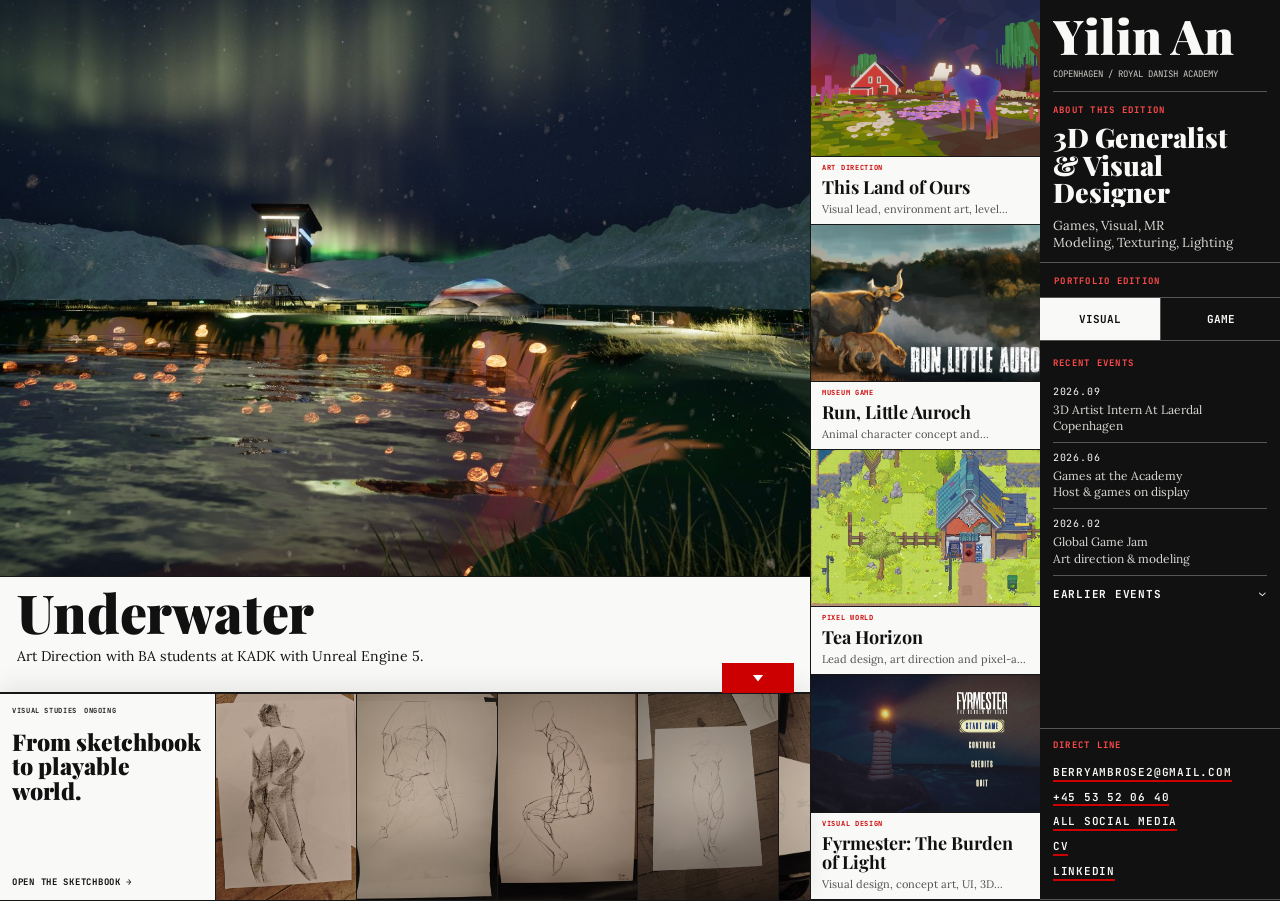
==== index.html @ 21d9f4b1 "Refine mobile portfolio and add crisp headline motion" ====
<!doctype html>
<html lang="en">
  <head>
    <meta charset="utf-8">
    <meta name="viewport" content="width=device-width, initial-scale=1">
    <meta name="description" content="3D Generalist &amp; Visual Designer. Games, visual, MR. Modeling, texturing, lighting.">
    <meta property="og:type" content="website">
    <meta property="og:url" content="https://www.yilin-an.com/">
    <meta property="og:title" content="Yilin An | 3D Generalist &amp; Visual Designer">
    <meta property="og:description" content="Games, visual, MR. Modeling, texturing, lighting.">
    <meta property="og:image" content="https://www.yilin-an.com/assets/works/underwater-final-1.jpg">
    <meta property="og:image:width" content="1800">
    <meta property="og:image:height" content="849">
    <meta property="og:image:alt" content="Underwater environment by Yilin An">
    <meta name="twitter:card" content="summary_large_image">
    <meta name="twitter:title" content="Yilin An | 3D Generalist &amp; Visual Designer">
    <meta name="twitter:description" content="Games, visual, MR. Modeling, texturing, lighting.">
    <meta name="twitter:image" content="https://www.yilin-an.com/assets/works/underwater-final-1.jpg">
    <title>Yilin An | 3D Generalist &amp; Visual Designer</title>
    <link rel="stylesheet" href="styles.css?v=20261010-6">
  </head>
  <body class="home-editorial">
    <div class="page-shell">
      <main class="front-page" id="content">
        <div class="front-page__grid">
          <section class="front-main" id="front-main" aria-label="Selected project">
            <div class="front-main__cover" id="front-main-cover">
              <figure class="front-main__hero">
              <img src="assets/works/underwater-final-1.jpg" alt="Underwater arctic environment beneath the aurora">
              </figure>
              <div class="front-main__overview">
                <h1 id="front-project-title">Underwater</h1>
                <div class="front-main__overview-grid">
                  <p>Art Direction with BA students at KADK with Unreal Engine 5.</p>
                </div>
              </div>
            </div>
            <section class="work-detail" id="work-detail" aria-live="polite"></section>
          </section>

          <section class="front-studies front-studies--overlay" id="front-studies" aria-labelledby="studies-title">
            <header>
              <p class="front-meta"><span>Visual Studies</span><span>Ongoing</span></p>
              <h2 id="studies-title">From sketchbook<br>to playable world.</h2>
              <span class="front-studies__cta">Open the sketchbook <span aria-hidden="true">→</span></span>
            </header>
            <div class="front-studies__images" id="front-studies-images" aria-label="Sketches from visual projects"></div>
            <a class="front-studies__hit-area" href="#croquis" aria-label="Open Croquis sketchbook"></a>
            <button class="front-studies__toggle" id="front-studies-toggle" type="button" aria-label="Hide sketchbook" aria-controls="front-studies-images" aria-expanded="true" title="Hide sketchbook"><span aria-hidden="true"></span></button>
          </section>

          <aside class="front-directory" id="front-directory" aria-label="Project directory">
            <button class="front-directory__toggle" id="front-directory-toggle" type="button" aria-expanded="false" aria-controls="front-reader-list">Projects <span aria-hidden="true">⌄</span></button>
            <nav class="front-directory__list" id="front-reader-list" aria-label="All projects"></nav>
          </aside>

          <aside class="front-rail" id="about" aria-label="About and contact">
            <section class="front-rail__intro">
              <p class="front-rail__name">Yilin An</p>
              <p class="front-rail__location">Copenhagen / Royal Danish Academy</p>
              <p class="front-rail__kicker">About this edition</p>
              <h2><span>3D Generalist</span><br> &amp; Visual Designer</h2>
              <p>Games, Visual, MR<br>Modeling, Texturing, Lighting</p>
            </section>

            <nav class="front-rail__edition" aria-label="Portfolio edition">
              <p class="front-rail__kicker">Portfolio Edition</p>
              <div class="front-rail__edition-links">
                <a href="index.html" aria-current="page">Visual</a>
                <a href="game-design.html">Game</a>
              </div>
            </nav>

            <section class="front-rail__events" aria-label="Recent events">
              <p class="front-rail__kicker">Recent Events</p>
              <article><time datetime="2026-09">2026.09</time><p>3D Artist Intern At Laerdal Copenhagen</p></article>
              <article><time datetime="2026-06">2026.06</time><p>Games at the Academy<br>Host &amp; games on display</p></article>
              <article><time datetime="2026-02">2026.02</time><p>Global Game Jam<br>Art direction &amp; modeling</p></article>
              <details class="front-rail__history">
                <summary>Earlier events <span aria-hidden="true">⌄</span></summary>
                <article><time datetime="2025-09">2025.09–11</time><p>BOF21 cover-page design for Team Deadline Impact</p></article>
                <article><time datetime="2025-09">2025.09–11</time><p>Croquis exhibition at the Royal Danish Academy, works on display</p></article>
                <article><time datetime="2025">2025</time><p>Danish National Museum<br>Museum game collaboration</p></article>
                <article><time datetime="2025-02">2025.02</time><p>Hikvision EZVIZ, brand IP figure design</p></article>
                <article><time datetime="2024-09">2024.09<br>–2025.11</time><p>BOF TT cover-page design for Team Ultimate Ravers</p></article>
                <article><time datetime="2023-09">2023.09</time><p>Zhejiang Province Multimedia Design Competition, First Prize</p></article>
              </details>
            </section>

            <section class="front-rail__contact" id="contact">
              <p class="front-rail__kicker">Direct Line</p>
              <a href="mailto:berryambrose2@gmail.com">berryambrose2@gmail.com</a>
              <a href="tel:+4553520640">+45 53 52 06 40</a>
              <a href="https://linktr.ee/yilinan" target="_blank" rel="noreferrer">All social media</a>
              <a href="https://drive.google.com/file/d/1yJG4AS02qdgOVdBBSRot0RKter72H807/view?usp=drive_link" target="_blank" rel="noreferrer">CV</a>
              <a href="https://www.linkedin.com/in/yilinan/" target="_blank" rel="noreferrer">LinkedIn</a>
            </section>
          </aside>

        </div>
      </main>
    </div>
    <script src="case-studies.js?v=20261010-6"></script>
    <script src="script.js?v=20261010-6"></script>
  </body>
</html>
---- styles.css ----
@import url("https://fonts.googleapis.com/css2?family=Inter:wght@400;500;600;700;800&family=JetBrains+Mono:wght@400;500;700&family=Playfair+Display:ital,wght@0,400;0,600;0,700;0,900;1,400&family=Lora:ital,wght@0,400;0,600;1,400&display=block");

:root {
  --paper: #f9f9f7;
  --ink: #111111;
  --muted: #e5e5e0;
  --soft: #f1f1ed;
  --dim: #525252;
  --red: #cc0000;
  --max: none;
  --page-gutter: clamp(18px, 3vw, 48px);
}

* {
  box-sizing: border-box;
}

html {
  scroll-behavior: smooth;
}

body {
  margin: 0;
  background-color: var(--paper);
  background-image: url("data:image/svg+xml,%3Csvg xmlns='http://www.w3.org/2000/svg' width='4' height='4' viewBox='0 0 4 4'%3E%3Cpath fill='%23111111' fill-opacity='0.04' d='M1 3h1v1H1V3zm2-2h1v1H3V1z'%3E%3C/path%3E%3C/svg%3E");
  color: var(--ink);
  font-family: "Inter", "Helvetica Neue", Arial, sans-serif;
}

a {
  color: inherit;
  text-decoration: none;
}

img {
  display: block;
  max-width: 100%;
}

button,
input,
textarea {
  border-radius: 0;
  font: inherit;
}

button {
  cursor: pointer;
}

:focus-visible {
  outline: 2px solid var(--ink);
  outline-offset: 3px;
}

.page-shell {
  min-height: 100vh;
}

.masthead {
  position: sticky;
  top: 0;
  z-index: 40;
  border-top: 1px solid var(--ink);
  border-bottom: 3px solid var(--ink);
  background: rgba(249, 249, 247, 0.96);
  transition: border-width 180ms ease-out;
}


/* Editorial front page */
.home-editorial {
  --front-rule: #171717;
  --front-gap: clamp(8px, 0.75vw, 14px);
  --front-pad: clamp(14px, 1.45vw, 24px);
}

.home-editorial .masthead {
  position: sticky;
  border-bottom-width: 1px;
}

.home-editorial .front-page {
  border-bottom: 1px solid var(--front-rule);
}

.front-page__grid {
  display: grid;
  grid-template-columns:
    minmax(480px, 48fr)
    minmax(460px, 36fr)
    minmax(250px, 16fr);
  grid-template-areas: "left feature rail";
  align-items: stretch;
  border-top: 1px solid var(--front-rule);
  background: var(--paper);
}

.front-left {
  grid-area: left;
  min-width: 0;
  border-right: 1px solid var(--front-rule);
}

.front-projects {
  display: grid;
  min-width: 0;
  grid-template-columns: repeat(2, minmax(0, 1fr));
}

.front-project {
  min-width: 0;
  border-right: 1px solid var(--front-rule);
  border-bottom: 1px solid var(--front-rule);
  background: var(--paper);
  transition: background 160ms ease-out, color 160ms ease-out;
}

.front-project:nth-child(2n) {
  border-right: 0;
}

.front-project:hover {
  background: var(--ink);
  color: var(--paper);
}

.front-project__image {
  aspect-ratio: 16 / 7.1;
  margin: 0;
  overflow: hidden;
  border-bottom: 1px solid var(--front-rule);
  background: var(--muted);
}

.front-project__image img,
.front-feature__hero img,
.front-feature__process img,
.front-studies__images img {
  width: 100%;
  height: 100%;
  object-fit: cover;
}

.front-project__image img {
  transition: transform 220ms ease-out, filter 220ms ease-out;
}

.front-project:hover .front-project__image img {
  transform: scale(1.025);
  filter: contrast(1.04) saturate(1.04);
}

.front-project__body {
  min-height: 0;
  padding: 11px var(--front-pad) 14px;
}

.front-project__title {
  display: flex;
  flex-direction: column;
  align-items: flex-start;
  gap: 5px;
}

.front-project__title > span {
  color: var(--red);
  font-family: "JetBrains Mono", "Courier New", monospace;
  font-size: clamp(7px, 0.52vw, 9px);
  font-weight: 700;
  letter-spacing: 0.1em;
  line-height: 1.25;
  text-transform: uppercase;
  white-space: nowrap;
}

.front-meta {
  display: flex;
  flex-wrap: wrap;
  align-items: center;
  gap: 7px;
  margin: 0 0 10px;
  font-family: "JetBrains Mono", "Courier New", monospace;
  font-size: clamp(7px, 0.55vw, 9px);
  font-weight: 600;
  letter-spacing: 0.09em;
  line-height: 1.3;
  text-transform: uppercase;
}

.front-tag {
  border: 1px solid currentColor;
  padding: 3px 6px;
}

.front-project h2 {
  font-size: clamp(21px, 1.7vw, 32px);
  line-height: 1.02;
}

.front-project__body > p:last-child {
  margin: clamp(10px, 1.1vw, 18px) 0 0;
  color: var(--dim);
  font-family: "Lora", Georgia, serif;
  font-size: clamp(11px, 0.88vw, 14px);
  line-height: 1.42;
}

.front-project:hover .front-project__body > p:last-child {
  color: #d9d9d4;
}

.front-feature {
  grid-area: feature;
  display: flex;
  min-width: 0;
  flex-direction: column;
  border-right: 1px solid var(--front-rule);
  background: var(--paper);
}

.front-feature__hero {
  display: block;
  aspect-ratio: 2.08 / 1;
  overflow: hidden;
  border-bottom: 1px solid var(--front-rule);
  background: #071018;
}

.front-feature__hero img {
  transition: transform 300ms ease-out, filter 300ms ease-out;
}

.front-feature__hero:hover img {
  transform: scale(1.02);
  filter: contrast(1.05);
}

.front-feature__header {
  display: block;
  border-bottom: 0;
  padding: 14px var(--front-pad) 16px;
}

.front-feature__header > .front-meta {
  margin-bottom: 7px;
}

.front-feature__title-row {
  display: grid;
  grid-template-columns: minmax(0, 1fr) minmax(170px, 0.42fr);
  gap: clamp(18px, 2vw, 32px);
  align-items: start;
}

.front-feature h1 {
  font-size: clamp(42px, 3vw, 62px);
  line-height: 0.88;
}

.front-feature__role {
  margin: 7px 0 0;
  color: var(--red);
  font-family: "Lora", Georgia, serif;
  font-size: clamp(11px, 0.9vw, 15px);
  font-weight: 700;
  line-height: 1.18;
}

.front-feature__lead {
  display: block;
  border-bottom: 1px solid var(--front-rule);
  padding: var(--front-pad);
}

.front-feature__lead > p {
  max-width: 760px;
  margin: 0;
  font-family: "Lora", Georgia, serif;
  font-size: clamp(14px, 1.15vw, 18px);
  line-height: 1.48;
}

.front-feature__lead dl,
.front-feature__lead dd {
  margin: 0;
}

.front-feature__lead dl {
  display: grid;
  gap: 13px;
}

.front-feature__lead dl > div {
  border-top: 1px solid var(--front-rule);
  padding-top: 7px;
}

.front-feature__lead dt {
  font-family: "JetBrains Mono", "Courier New", monospace;
  font-size: 8px;
  font-weight: 700;
  letter-spacing: 0.12em;
  text-transform: uppercase;
}

.front-feature__lead dd {
  margin-top: 4px;
  color: var(--dim);
  font-size: clamp(11px, 0.82vw, 13px);
  line-height: 1.35;
}

.front-feature__process {
  display: grid;
  flex: 1 1 auto;
  grid-template-columns: repeat(2, minmax(0, 1fr));
  gap: 0;
  border-bottom: 1px solid var(--front-rule);
}

.front-feature__process figure {
  display: grid;
  grid-template-rows: minmax(0, 1fr) auto;
  margin: 0;
  border-right: 1px solid var(--front-rule);
  border-bottom: 0;
}

.front-feature__process figure:nth-child(2) {
  border-right: 0;
}

.front-feature__process figure:last-child {
  grid-column: auto;
  display: grid;
  grid-template-rows: minmax(0, 1fr) auto;
  border-right: 0;
  border-bottom: 0;
}

.front-feature__process figure img,
.front-feature__process figure:not(:last-child) img,
.front-feature__process figure:last-child img {
  min-height: 0;
  aspect-ratio: auto;
}

.front-feature__process figcaption {
  min-height: 56px;
  padding: 9px 12px 11px;
  color: var(--dim);
  font-family: "Lora", Georgia, serif;
  font-size: clamp(10px, 0.72vw, 12px);
  line-height: 1.35;
}

.front-feature__process figure:last-child figcaption {
  display: block;
  border-left: 0;
}

.front-feature__link {
  display: flex;
  justify-content: space-between;
  gap: 20px;
  margin-top: auto;
  padding: 17px var(--front-pad);
  background: var(--ink);
  color: var(--paper);
  font-family: "JetBrains Mono", "Courier New", monospace;
  font-size: 11px;
  font-weight: 700;
  letter-spacing: 0.1em;
  text-transform: uppercase;
}

.front-feature__link:hover {
  background: var(--red);
}

.front-rail {
  grid-area: rail;
  display: flex;
  min-width: 0;
  flex-direction: column;
  align-self: stretch;
  background: var(--ink);
  color: var(--paper);
  container-type: inline-size;
}

.front-rail > section,
.front-rail > nav {
  border-bottom: 1px solid #555;
  padding: clamp(14px, 1.05vw, 20px);
}

.front-rail__kicker {
  margin: 0 0 14px;
  color: #ff4a4a;
  font-family: "JetBrains Mono", "Courier New", monospace;
  font-size: 9px;
  font-weight: 700;
  letter-spacing: 0.14em;
  text-transform: uppercase;
}

.front-rail__name {
  margin: 0;
  font-family: "Playfair Display", "Times New Roman", serif;
  font-size: clamp(34px, 20cqw, 70px);
  font-weight: 900;
  line-height: 1.05;
  white-space: nowrap;
}

.front-rail__location {
  margin: 8px 0 12px;
  border-bottom: 1px solid #555;
  padding-bottom: 10px;
  color: #c9c9c5;
  font-family: "JetBrains Mono", "Courier New", monospace;
  font-size: clamp(9px, 0.58vw, 11px);
  line-height: 1.4;
  text-transform: uppercase;
}

.front-rail__intro .front-rail__kicker {
  margin-bottom: 8px;
}

.front-rail__intro h2 {
  margin: 0;
  font-family: "Playfair Display", "Times New Roman", serif;
  font-size: clamp(27px, 2.05vw, 38px);
  font-weight: 900;
  line-height: 1.02;
}

.front-rail__intro h2 :is(.headline-slide-base, .headline-slide-alt) > span {
  white-space: nowrap;
}

.front-rail__intro > p:last-child {
  margin: 20px 0 0;
  color: #d8d8d4;
  font-family: "Lora", Georgia, serif;
  font-size: clamp(13px, 1vw, 17px);
  line-height: 1.45;
}

.front-rail__events article {
  display: grid;
  grid-template-columns: 72px minmax(0, 1fr);
  gap: 10px;
  border-top: 1px solid #555;
  padding: 12px 0;
}

.front-rail__events > .front-rail__kicker {
  margin-bottom: 8px;
}

.front-rail__events > article:first-of-type {
  border-top: 0;
  padding-top: 0;
}

.front-rail__events article:last-child {
  padding-bottom: 0;
}

.front-rail__events time {
  font-family: "JetBrains Mono", "Courier New", monospace;
  font-size: clamp(10px, 0.62vw, 12px);
  letter-spacing: 0.08em;
}

.front-rail__events article p {
  margin: 0;
  color: #d8d8d4;
  font-family: "Lora", Georgia, serif;
  font-size: clamp(12px, 0.72vw, 14px);
  line-height: 1.35;
}

.front-rail__routes {
  display: grid;
  gap: 4px;
}

.front-rail__routes a {
  display: flex;
  justify-content: space-between;
  gap: 16px;
  padding: 10px 0;
  font-family: "JetBrains Mono", "Courier New", monospace;
  font-size: 12px;
  letter-spacing: 0.04em;
  text-transform: uppercase;
}

.front-rail__routes a:hover {
  color: #ff4a4a;
}

.front-rail__contact {
  margin-top: 0;
}

.front-rail__edition {
  flex: none;
}

.front-rail > .front-rail__edition {
  padding: 0;
}

.front-rail__edition > .front-rail__kicker {
  margin: 0;
  padding: 12px clamp(14px, 1.05vw, 20px) 10px;
}

.front-rail__edition-links {
  display: grid;
  grid-template-columns: repeat(2, minmax(0, 1fr));
  border-top: 1px solid #555;
}

.front-rail__edition-links a {
  display: flex;
  min-width: 0;
  min-height: 42px;
  align-items: center;
  justify-content: center;
  padding: 7px 5px;
  font-family: "JetBrains Mono", "Courier New", monospace;
  font-size: clamp(11px, 0.72vw, 13px);
  font-weight: 700;
  line-height: 1.3;
  text-align: center;
  text-transform: uppercase;
}

.front-rail__edition-links a + a {
  border-left: 1px solid #555;
}

.front-rail__edition-links a[aria-current="page"],
.front-rail__edition-links a:hover {
  background: var(--paper);
  color: var(--ink);
}

.front-rail__contact a {
  display: table;
  max-width: 100%;
  margin: 0 0 13px;
  border-bottom: 2px solid var(--red);
  overflow-wrap: anywhere;
  font-family: "JetBrains Mono", "Courier New", monospace;
  font-size: clamp(11px, 0.78vw, 15px);
  font-weight: 600;
  letter-spacing: 0.07em;
  line-height: 1.35;
  text-transform: uppercase;
}

.front-rail__contact a:hover {
  background: var(--paper);
  color: var(--ink);
}

.front-rail__history {
  border-top: 1px solid #555;
}

.front-rail__history summary {
  display: flex;
  justify-content: space-between;
  gap: 10px;
  padding: 11px 0;
  cursor: pointer;
  font-family: "JetBrains Mono", "Courier New", monospace;
  font-size: clamp(11px, 0.75vw, 15px);
  font-weight: 700;
  letter-spacing: 0.07em;
  list-style: none;
  text-transform: uppercase;
}

.front-rail__history summary span {
  display: inline-block;
  line-height: 1;
  transition: transform 160ms ease;
}

.front-rail__history summary::-webkit-details-marker {
  display: none;
}

.front-rail__history[open] summary span {
  transform: rotate(180deg);
}

.front-rail__history article {
  display: grid;
  grid-template-columns: 72px minmax(0, 1fr);
  gap: 10px;
  border-top: 1px solid #555;
  padding: 10px 0;
}

.front-rail__history time {
  font-family: "JetBrains Mono", "Courier New", monospace;
  font-size: clamp(10px, 0.62vw, 12px);
}

.front-rail__history article p {
  margin: 0;
  color: #d8d8d4;
  font-family: "Lora", Georgia, serif;
  font-size: clamp(12px, 0.72vw, 14px);
  line-height: 1.35;
}

@container (max-width: 320px) {
  .front-rail__events article,
  .front-rail__history article {
    grid-template-columns: 1fr;
    gap: 4px;
  }
}

.front-studies {
  display: grid;
  min-width: 0;
  grid-template-columns: minmax(260px, 0.9fr) minmax(0, 2.1fr);
  min-height: 250px;
  border-top: 1px solid var(--front-rule);
  background: var(--paper);
}

.front-studies > header {
  display: flex;
  flex-direction: column;
  border-right: 1px solid var(--front-rule);
  padding: var(--front-pad);
}

.front-studies h2 {
  font-family: "Playfair Display", "Times New Roman", serif;
  overflow-wrap: normal;
  font-size: clamp(28px, 2vw, 38px);
  font-weight: 900;
  line-height: 1;
}

.front-studies header > .front-studies__cta {
  margin-top: auto;
  padding-top: 24px;
  font-family: "JetBrains Mono", "Courier New", monospace;
  font-size: 9px;
  font-weight: 700;
  letter-spacing: 0.08em;
  text-transform: uppercase;
}

.front-studies__images {
  display: grid;
  grid-template-columns: repeat(4, minmax(0, 1fr));
  min-width: 0;
  overflow: hidden;
}

.front-studies__images img {
  min-width: 0;
  border-right: 1px solid var(--front-rule);
  object-position: center top;
}

.front-studies__images img:last-child {
  border-right: 0;
}

.home-editorial [hidden] {
  display: none !important;
}

.front-page-wipe {
  position: fixed;
  inset: 0;
  z-index: 100;
  background: linear-gradient(135deg, #111 0 91%, #f9f9f7 91% 100%);
  clip-path: polygon(100% 0, 100% 0, 100% 0, 100% 0);
  pointer-events: auto;
}

.front-page-wipe.is-active {
  animation: front-page-wipe 800ms cubic-bezier(0.55, 0, 0.25, 1) both;
}

@keyframes front-page-wipe {
  0% { clip-path: polygon(100% 0, 100% 0, 100% 0, 100% 0); }
  42%, 78% { clip-path: polygon(0 0, 100% 0, 100% 100%, 0 100%); }
  100% { clip-path: polygon(0 100%, 0 100%, 0 100%, 0 100%); }
}

.home-editorial .front-page__grid {
  transition: grid-template-columns 260ms cubic-bezier(0.22, 1, 0.36, 1);
}

.home-editorial.is-reading .front-page__grid {
  grid-template-columns: minmax(0, 1fr) minmax(0, 4fr) minmax(0, 1fr);
  grid-template-areas: "left detail rail";
  background: linear-gradient(to right, var(--paper) 83.333%, var(--ink) 83.333%);
}

.home-editorial.is-reading .front-projects,
.home-editorial.is-reading .front-studies,
.home-editorial.is-reading .front-feature {
  display: none;
}

.front-directory {
  position: sticky;
  top: 76px;
  height: calc(100vh - 76px);
  overflow-y: auto;
  background: var(--paper);
  scrollbar-width: thin;
}

.front-directory__back,
.front-directory__toggle {
  width: 100%;
  border: 0;
  border-bottom: 1px solid var(--front-rule);
  padding: 17px clamp(12px, 1.2vw, 22px);
  background: var(--paper);
  color: var(--ink);
  font-family: "JetBrains Mono", "Courier New", monospace;
  font-size: 11px;
  font-weight: 700;
  letter-spacing: 0.08em;
  text-align: left;
  text-transform: uppercase;
}

.front-directory__back:hover,
.front-directory__project:hover {
  background: var(--ink);
  color: var(--paper);
}

.front-directory__toggle {
  display: none;
}

.front-directory__group h2 {
  margin: 0;
  border-bottom: 1px solid var(--front-rule);
  padding: 13px clamp(12px, 1.2vw, 22px);
  color: var(--red);
  font-family: "JetBrains Mono", "Courier New", monospace;
  font-size: 9px;
  letter-spacing: 0.1em;
  line-height: 1.3;
  text-transform: uppercase;
}

.front-directory__project {
  display: block;
  width: 100%;
  border: 0;
  border-bottom: 1px solid var(--front-rule);
  padding: 0;
  background: var(--paper);
  color: var(--ink);
  text-align: left;
}

.front-directory__project.is-active {
  background: var(--ink);
  color: var(--paper);
}

.front-directory__project .front-project__image {
  aspect-ratio: 16 / 7.1;
}

.front-directory__project .front-project__body {
  display: block;
  padding: 10px clamp(12px, 1.1vw, 20px) 14px;
}

.front-directory__title {
  display: block;
  font-family: "Playfair Display", "Times New Roman", serif;
  font-size: clamp(18px, 1.25vw, 23px);
  font-weight: 700;
  line-height: 1.08;
}

.front-directory__intro {
  display: -webkit-box;
  overflow: hidden;
  margin-top: 9px;
  color: var(--dim);
  font-family: "Lora", Georgia, serif;
  font-size: 11px;
  line-height: 1.4;
  -webkit-box-orient: vertical;
  -webkit-line-clamp: 2;
}

.front-directory__project:is(:hover, .is-active) .front-directory__intro {
  color: #d9d9d4;
}

.home-editorial.is-reading .front-page__grid > .work-detail {
  grid-area: detail;
  min-width: 0;
  border-right: 1px solid var(--front-rule);
}

.home-editorial.is-reading .land-title h2 {
  overflow-wrap: anywhere;
}

.home-editorial.is-reading .work-detail--embrace .land-title h2 {
  font-size: clamp(30px, 3vw, 54px);
}

.home-editorial.is-reading .front-rail {
  position: sticky;
  top: 76px;
  align-self: start;
  min-height: calc(100vh - 76px);
}

@media (max-width: 1439px) {
  .home-editorial.is-reading .front-page__grid {
    grid-template-columns: minmax(0, 23fr) minmax(0, 77fr);
    grid-template-areas: "left detail" "rail rail";
    background: var(--paper);
  }

  .home-editorial.is-reading .front-rail {
    position: static;
    min-height: 0;
  }

  .home-editorial.is-reading .front-directory__project {
    display: block;
  }

  .home-editorial.is-reading .front-directory__project .front-project__image {
    aspect-ratio: 16 / 6;
  }
}

@media (max-width: 1189px) {
  .front-page__grid {
    grid-template-columns: repeat(2, minmax(0, 1fr));
    grid-template-areas:
      "left feature"
      "rail rail";
  }

  .front-left,
  .front-feature,
  .front-studies {
    border-right: 0;
  }

  .front-feature__hero {
    aspect-ratio: 2.8 / 1;
  }

  .front-rail {
    display: grid;
    grid-template-columns: 1.1fr 1.1fr 1fr;
  }

  .front-rail > section,
  .front-rail > nav {
    border-right: 1px solid #555;
    border-bottom: 0;
  }

  .front-rail > :last-child {
    border-right: 0;
  }

  .front-rail__contact {
    margin-top: 0;
  }
}

@media (max-width: 900px) {
  .front-page__grid {
    display: block;
    width: 100%;
  }

  .front-left,
  .front-feature,
  .front-rail,
  .front-studies {
    width: 100%;
    max-width: 100%;
  }

  .front-rail {
    grid-template-columns: repeat(2, minmax(0, 1fr));
  }

  .front-rail > :nth-child(2n) {
    border-right: 0;
  }

  .front-rail > :nth-child(-n + 2) {
    border-bottom: 1px solid #555;
  }

  .home-editorial.is-reading .front-page__grid {
    display: grid;
  }
}

@media (max-width: 760px) {
  .home-editorial {
    overflow-x: hidden;
  }

  .home-editorial .masthead {
    position: relative;
  }

  .home-editorial .masthead__inner {
    width: 100%;
    max-width: 100vw;
    grid-template-columns: 92px minmax(0, 1fr) 40px;
  }

  .home-editorial .brand,
  .home-editorial .main-nav,
  .home-editorial .social-links,
  .home-editorial .nav-link {
    min-width: 0;
  }

  .home-editorial .brand {
    overflow: hidden;
    white-space: nowrap;
  }

  .front-page__grid {
    display: block;
    width: 100%;
    max-width: 100%;
  }

  .front-projects,
  .front-feature,
  .front-rail,
  .front-studies {
    width: 100%;
    max-width: 100%;
  }

  .front-project__body {
    min-height: 0;
    padding: 11px 12px 14px;
  }

  .front-project h2 {
    font-size: clamp(20px, 6vw, 27px);
  }

  .front-project__body > p:last-child {
    margin-top: 12px;
    font-size: 11px;
  }

  .front-feature__hero {
    aspect-ratio: 16 / 9;
  }

  .front-feature__header,
  .front-feature__lead {
    grid-template-columns: 1fr;
  }

  .front-feature__title-row {
    grid-template-columns: 1fr;
    gap: 9px;
  }

  .front-feature__role br {
    display: none;
  }

  .front-feature__process {
    flex: none;
    grid-template-columns: 1fr;
  }

  .front-feature__process figure,
  .front-feature__process figure:nth-child(2),
  .front-feature__process figure:last-child {
    grid-column: auto;
    display: block;
    border-right: 0;
    border-bottom: 1px solid var(--front-rule);
  }

  .front-feature__process figure:last-child figcaption {
    border-left: 0;
  }

  .front-feature__process figure:not(:last-child) img,
  .front-feature__process figure:last-child img {
    aspect-ratio: 16 / 8;
  }

  .front-rail {
    display: block;
  }

  .front-rail > section,
  .front-rail > nav {
    border-right: 0;
    border-bottom: 1px solid #555;
    padding: 22px 18px;
  }

  .front-rail__intro h2 {
    font-size: clamp(30px, 9vw, 43px);
  }

  .front-rail__contact a {
    font-size: 12px;
  }

  .front-studies {
    grid-template-columns: 1fr;
  }

  .front-studies > header {
    border-right: 0;
    border-bottom: 1px solid var(--front-rule);
  }

  .front-studies__images {
    min-height: 270px;
  }

  .home-editorial.is-reading .front-page__grid {
    display: flex;
    flex-direction: column;
  }

  .home-editorial.is-reading .front-left,
  .home-editorial.is-reading .front-page__grid > .work-detail,
  .home-editorial.is-reading .front-rail {
    width: 100%;
  }

  .home-editorial.is-reading .front-directory {
    position: static;
    height: auto;
    overflow: visible;
  }

  .front-directory__toggle {
    display: flex;
    justify-content: space-between;
    align-items: center;
  }

  .front-directory__list {
    display: none;
    max-height: 52vh;
    overflow-y: auto;
  }

  .front-directory.is-open .front-directory__list {
    display: block;
  }

  .front-directory__project {
    display: block;
  }

  .front-directory__project .front-project__image {
    aspect-ratio: 16 / 6;
  }
}

@media (prefers-reduced-motion: reduce) {
  .home-editorial .front-page__grid {
    transition: none;
  }

  .front-page-wipe.is-active {
    animation: none;
  }
}

@media (max-width: 460px) {
  .front-project__title > span {
    display: none;
  }

  .front-project__image {
    aspect-ratio: 4 / 3;
  }

  .front-project__body {
    min-height: 0;
  }

  .front-meta {
    gap: 4px;
    font-size: 6px;
  }

  .front-tag {
    padding: 2px 4px;
  }

  .front-studies__images {
    grid-template-columns: repeat(2, minmax(0, 1fr));
  }

  .front-studies__images img {
    min-height: 185px;
    border-bottom: 1px solid var(--front-rule);
  }
}

/* Front-page project exchange layout. */
.home-editorial .front-page__grid {
  --studies-height: clamp(150px, 23vh, 240px);
  display: grid;
  grid-template-columns: minmax(0, 68fr) minmax(230px, 17fr) minmax(240px, 15fr);
  grid-template-areas: "main directory rail";
  height: 100dvh;
  min-height: 0;
  overflow: hidden;
  border-top: 0;
  transition: none;
}

.home-editorial .front-main {
  grid-area: main;
  min-width: 0;
  min-height: 0;
  overflow-y: auto;
  overscroll-behavior: contain;
  background: var(--paper);
  scrollbar-width: thin;
  padding-bottom: var(--studies-height);
}

.home-editorial .is-studies-collapsed .front-main {
  padding-bottom: 0;
}

.home-editorial .front-main__cover {
  display: flex;
  height: calc(100dvh - var(--studies-height));
  min-height: 0;
  flex-direction: column;
  border-bottom: 1px solid var(--front-rule);
}

.home-editorial .front-main__hero {
  flex: 1 1 0;
  height: auto;
  min-height: min(320px, 36vh);
  margin: 0;
  overflow: hidden;
  background: var(--ink);
  border-bottom: 1px solid var(--front-rule);
}

.home-editorial .front-main__hero img {
  width: 100%;
  height: 100%;
  object-fit: cover;
}

.home-editorial .front-main:is([data-project="embrace"], [data-project="dont-candy"], [data-project="light-chaser"], [data-project="skyward"], [data-project="other"], [data-project="kanako-yock"]) .front-main__hero img {
  object-fit: contain;
}

.home-editorial.game-edition .front-main[data-project="dont-candy"] .front-main__hero img {
  object-fit: cover;
}

.home-editorial .front-main:is([data-project="embrace"], [data-project="kanako-yock"]) .front-main__hero {
  background: var(--paper);
}

.home-editorial .front-main__overview {
  padding: clamp(14px, 1.3vw, 22px);
  padding-top: 8px;
  padding-bottom: calc(clamp(14px, 1.3vw, 22px) + 8px);
}

.home-editorial .front-main__overview h1 {
  margin: 0 0 8px;
  font-family: "Playfair Display", "Times New Roman", serif;
  font-size: clamp(52px, 4.2vw, 78px);
  font-weight: 900;
  line-height: 1;
  overflow-wrap: anywhere;
}

.home-editorial .front-main:is([data-project="this-land"], [data-project="run-auroch"], [data-project="dont-candy"], [data-project="kanako-yock"], [data-project="skyward"], [data-project="embrace"], [data-project="other"]) .front-main__overview h1 {
  font-size: clamp(38px, 3.7vw, 68px);
}

.home-editorial .front-main[data-project="fyrmester"] .front-main__overview h1 {
  font-size: clamp(38px, 3.6vw, 66px);
}

.home-editorial .front-main__overview-grid {
  display: grid;
  grid-template-columns: 1fr;
  gap: clamp(14px, 1.5vw, 28px);
  align-items: start;
}

.home-editorial .front-main__overview-grid p {
  margin: 0;
  max-width: 60ch;
  font-family: "Lora", Georgia, serif;
  font-size: clamp(14px, 1.1vw, 18px);
  line-height: 1.5;
}

.home-editorial .front-studies--overlay {
  grid-area: main;
  z-index: 5;
  position: relative;
  align-self: end;
  justify-self: stretch;
  grid-template-columns: minmax(190px, .8fr) minmax(0, 2.2fr);
  height: var(--studies-height);
  min-height: 0;
  box-shadow: 0 -8px 22px rgba(17, 17, 17, .08);
  transition: transform 420ms cubic-bezier(.22, 1, .36, 1);
}

.front-studies__hit-area {
  position: absolute;
  inset: 0;
  z-index: 1;
  cursor: pointer;
}

.home-editorial .front-studies--overlay > header,
.home-editorial .front-studies--overlay .front-studies__images {
  transition: background-color 180ms ease, color 180ms ease, filter 180ms ease;
}

.home-editorial .front-studies--overlay:has(.front-studies__hit-area:is(:hover, :focus-visible)) > header {
  background: var(--ink);
  color: var(--paper);
}

.home-editorial .front-studies--overlay:has(.front-studies__hit-area:is(:hover, :focus-visible)) .front-studies__images {
  filter: grayscale(0.4) brightness(0.75);
}

.front-studies__toggle {
  position: absolute;
  top: -31px;
  right: 16px;
  z-index: 2;
  display: grid;
  width: 72px;
  height: 30px;
  place-items: center;
  border: 0;
  padding: 0;
  background: var(--red);
  color: #fff;
  cursor: pointer;
}

.front-studies__toggle:hover,
.front-studies__toggle:focus-visible {
  background: #980000;
  color: #fff;
}

.front-studies__toggle span {
  width: 11px;
  height: 7px;
  background: #fff;
  clip-path: polygon(0 0, 100% 0, 50% 100%);
}

.is-studies-collapsed .front-studies__toggle span {
  transform: rotate(180deg);
}

.home-editorial .is-studies-collapsed .front-studies--overlay {
  transform: translateY(100%);
  box-shadow: none;
  pointer-events: none;
}

.home-editorial .is-studies-collapsed .front-studies__toggle {
  pointer-events: auto;
}

.home-editorial .front-studies--overlay h2 {
  margin: 5px 0;
  font-size: clamp(21px, 1.8vw, 32px);
  line-height: 1.05;
}

.home-editorial .front-studies--overlay > header {
  min-width: 0;
  overflow: hidden;
}

.home-editorial .front-studies--overlay header > .front-studies__cta {
  padding-top: 8px;
}

.home-editorial .front-studies--overlay .front-studies__images {
  display: block;
  min-height: 0;
  overflow: hidden;
}

.front-studies__track,
.front-studies__sequence {
  display: flex;
  width: max-content;
  height: 100%;
}

.front-studies__track {
  animation: front-sketch-loop 68s linear infinite;
}

.front-studies__sequence {
  flex: none;
}

.home-editorial .front-studies__sequence img {
  flex: 0 0 clamp(125px, 11vw, 190px);
  width: clamp(125px, 11vw, 190px);
  max-width: none;
  height: 100%;
  object-fit: cover;
  background: #e9e7e3;
}

.front-studies--overlay:hover .front-studies__track {
  animation-play-state: paused;
}

@keyframes front-sketch-loop {
  to { transform: translateX(-50%); }
}

.home-editorial .front-main .work-detail--croquis .croquis-intro {
  grid-template-columns: 1fr;
}

.home-editorial .front-main .home-case-figure {
  margin: 0;
  border-bottom: 1px solid var(--ink);
  background: var(--paper);
}

.home-editorial .front-main .home-case-figure img {
  display: block;
  width: 100%;
  height: auto;
}

.home-editorial .front-directory {
  grid-area: directory;
  position: static;
  top: auto;
  height: 100%;
  min-height: 0;
  min-width: 0;
  overflow-y: auto;
  overscroll-behavior: contain;
  border-left: 1px solid var(--front-rule);
}

.home-editorial .front-directory__list {
  display: block;
  max-height: none;
  overflow: visible;
}

.home-editorial .front-directory__toggle {
  display: none;
}

.home-editorial .front-directory__project .front-project__image {
  aspect-ratio: 16 / 7.1;
}

.home-editorial .front-directory__project.is-active {
  display: none;
}

.home-editorial .front-directory__project .front-project__body {
  padding: 10px 14px 13px;
}

.home-editorial .front-directory__title {
  font-size: clamp(18px, 1.3vw, 24px);
  overflow-wrap: anywhere;
}

.home-editorial .front-rail {
  grid-area: rail;
  height: 100%;
  min-height: 0;
  overflow-y: auto;
  overscroll-behavior: contain;
}

.home-editorial .front-rail__contact {
  margin-top: auto;
}

::view-transition-old(root),
::view-transition-new(root) {
  animation-duration: 0s;
}

::view-transition-group(home-incoming),
::view-transition-group(home-outgoing) {
  animation-duration: 680ms;
  animation-timing-function: cubic-bezier(.22, 1, .36, 1);
}

::view-transition-image-pair(home-incoming),
::view-transition-image-pair(home-outgoing) {
  overflow: hidden;
  border-radius: 6px;
}

@media (max-width: 1500px) {
  .home-editorial .front-studies--overlay > header {
    padding: 12px;
  }

  .home-editorial .front-studies--overlay h2 {
    font-size: clamp(21px, 1.8vw, 27px);
  }

  .home-editorial .front-studies--overlay header > .front-studies__cta {
    padding-top: 8px;
  }
}

@media (max-width: 1199px) {
  .home-editorial .front-page__grid {
    grid-template-columns: minmax(0, 1fr) minmax(172px, 22%) minmax(178px, 20%);
    grid-template-areas: "main directory rail";
    height: 100dvh;
    min-height: 0;
    overflow: hidden;
  }

  .home-editorial .front-main,
  .home-editorial .front-directory {
    height: 100%;
  }

  .home-editorial .front-rail {
    display: flex;
    height: 100%;
    overflow-y: auto;
  }

  .home-editorial .front-rail__intro h2 {
    font-size: clamp(20px, 2.25vw, 28px);
  }

  .home-editorial .front-rail__intro h2 > span {
    white-space: normal;
  }

  .home-editorial .front-rail__events article {
    grid-template-columns: 1fr;
    gap: 4px;
  }

  .home-editorial .front-main__overview-grid {
    grid-template-columns: 1fr;
  }

  .home-editorial .front-studies--overlay > header {
    padding: 12px;
  }

  .home-editorial .front-studies--overlay h2 {
    font-size: clamp(21px, 2vw, 28px);
  }

  .home-editorial .front-studies--overlay header > .front-studies__cta {
    padding-top: 8px;
  }
}

@media (max-height: 700px) and (min-width: 761px) {
  .home-editorial .front-studies--overlay > header {
    padding: 10px;
  }

  .home-editorial .front-studies--overlay h2 {
    font-size: clamp(18px, 1.5vw, 25px);
  }

  .home-editorial .front-studies--overlay header > .front-studies__cta {
    padding-top: 4px;
  }
}

@media (min-width: 761px) {
  .home-editorial .front-rail {
    overflow: hidden;
  }

  .home-editorial .front-rail__intro,
  .home-editorial .front-rail__contact {
    flex: none;
  }

  .home-editorial .front-rail__events {
    flex: 1 1 auto;
    min-height: 0;
    overflow-y: auto;
    scrollbar-width: thin;
  }

  .home-editorial .front-directory__project:not(.is-active) {
    display: flex;
    height: calc(100dvh / 4);
    min-height: 132px;
    flex-direction: column;
    overflow: hidden;
  }

  .home-editorial .front-directory__project .front-project__image {
    flex: 1 1 auto;
    width: 100%;
    min-height: 0;
    aspect-ratio: auto;
  }

  .home-editorial .front-directory__project .front-project__body {
    flex: 0 0 auto;
    min-height: 0;
    padding: 7px 11px;
  }

  .home-editorial .front-directory__intro {
    margin-top: 4px;
    -webkit-line-clamp: 1;
  }
}

@media (min-width: 761px) and (max-height: 950px) {
  .home-editorial .front-rail > section {
    padding: 10px clamp(10px, 1vw, 15px);
  }

  .home-editorial .front-rail__intro > p:last-child {
    margin-top: 10px;
    line-height: 1.35;
  }

  .home-editorial .front-rail__events article {
    padding: 8px 0;
  }

  .home-editorial .front-rail__contact a {
    margin-bottom: 8px;
  }
}

@media (min-width: 761px) and (max-height: 760px) {
  .home-editorial .front-rail__name {
    font-size: clamp(34px, 18cqw, 52px);
  }

  .home-editorial .front-rail__location {
    margin: 5px 0 10px;
    padding-bottom: 8px;
  }

  .home-editorial .front-rail__intro h2 {
    font-size: clamp(22px, 1.7vw, 32px);
  }

  .home-editorial .front-rail__intro > p:last-child {
    font-size: clamp(11px, 0.85vw, 14px);
  }

  .home-editorial .front-rail__edition {
    padding: 0;
  }

  .home-editorial .front-rail__edition-links a {
    min-height: 34px;
  }

  .home-editorial .front-rail__contact a {
    margin-bottom: 5px;
  }
}

.front-mobile-contact,
.front-mobile-profile,
.front-mobile-footer,
.front-mobile-menu {
  display: none;
}

@media (max-width: 760px) {
  .home-editorial .front-page__grid {
    --mobile-contact-height: calc(45px + env(safe-area-inset-bottom, 0px));
    display: flex;
    width: 100%;
    height: auto;
    flex-direction: column;
    overflow: visible;
    padding-bottom: var(--mobile-contact-height);
  }

  .home-editorial .front-directory {
    order: 1;
    position: relative;
    height: auto;
    overflow: visible;
    border-left: 0;
    border-bottom: 1px solid var(--ink);
    background: var(--paper);
  }

  .home-editorial .front-directory__toggle {
    display: none;
  }

  .home-editorial .front-directory__list {
    display: flex;
    width: 100%;
    max-height: none;
    align-items: stretch;
    gap: 0;
    overflow-x: auto;
    overflow-y: hidden;
    padding: 0;
    scroll-snap-type: x proximity;
    scrollbar-width: thin;
    overscroll-behavior-x: contain;
  }

  .home-editorial .front-directory__project,
  .home-editorial .front-directory__project.is-active {
    display: flex;
    flex: 0 0 184px;
    width: 184px;
    flex-direction: column;
    gap: 0;
    border: 0;
    border-right: 1px solid var(--ink);
    background: var(--paper);
    color: var(--ink);
    scroll-snap-align: start;
    text-align: left;
  }

  .home-editorial .front-directory__project .front-project__image {
    width: 100%;
    height: auto;
    flex: none;
    aspect-ratio: 16 / 9;
    border: 0;
    border-bottom: 1px solid var(--ink);
  }

  .home-editorial .front-directory__project .front-project__body {
    display: flex;
    width: 100%;
    min-height: 108px;
    flex: 1;
    flex-direction: column;
    align-items: stretch;
    justify-content: flex-start;
    border: 0;
    padding: 8px 10px 10px;
    background: var(--paper);
    color: var(--ink);
  }

  .home-editorial .front-directory__project:is(.is-active, :hover, :focus-visible) .front-project__body {
    background: var(--ink);
    color: var(--paper);
  }

  .home-editorial .front-directory__project .front-project__title {
    display: flex;
    flex-direction: column;
    align-items: flex-start;
    gap: 5px;
  }

  .home-editorial .front-directory__project .front-project__title > span {
    display: block;
    font-size: 9px;
    line-height: 1.3;
    letter-spacing: 0;
    color: var(--red);
  }

  .home-editorial .front-directory__project:is(.is-active, :hover, :focus-visible) .front-project__title > span {
    color: #ff6565;
  }

  .home-editorial .front-directory__intro {
    display: block;
    margin-top: 6px;
    color: inherit;
    font-family: "Lora", Georgia, serif;
    font-size: 11px;
    line-height: 1.4;
    overflow: visible;
    -webkit-line-clamp: unset;
  }

  .home-editorial .front-directory__title {
    font-family: "Playfair Display", "Times New Roman", serif;
    font-size: 18px;
    font-weight: 900;
    line-height: 1.12;
    letter-spacing: 0;
    overflow: visible;
    overflow-wrap: anywhere;
    -webkit-line-clamp: unset;
    text-align: left;
  }

  .home-editorial .front-mobile-menu:not([hidden]) {
    display: block;
    position: fixed;
    inset: 0 0 auto;
    z-index: 45;
    background: var(--paper);
    border-bottom: 1px solid var(--ink);
  }

  .home-editorial .front-mobile-menu .front-directory__toggle {
    display: flex;
    width: 100%;
    height: 56px;
    align-items: center;
    justify-content: space-between;
    gap: 16px;
    border: 0;
    padding: 8px 16px;
    background: var(--paper);
    color: var(--ink);
    text-align: left;
  }

  .front-mobile-menu__title {
    font-family: "Playfair Display", Georgia, serif;
    font-size: 16px;
    font-weight: 700;
    line-height: 1.2;
    letter-spacing: 0;
    overflow-wrap: anywhere;
    text-transform: none;
  }

  .front-mobile-menu .front-directory__toggle > span:last-child,
  .front-mobile-profile > summary > span {
    flex: 0 0 7px;
    width: 7px;
    height: 7px;
    border-right: 1px solid currentColor;
    border-bottom: 1px solid currentColor;
    transform: rotate(45deg) translateY(-2px);
  }

  .front-mobile-menu.is-open .front-directory__toggle > span:last-child,
  .front-mobile-profile[open] > summary > span {
    transform: rotate(225deg);
  }

  .home-editorial .front-mobile-menu .front-directory__list {
    max-height: calc(100dvh - 101px - env(safe-area-inset-bottom, 0px));
    overflow-y: auto;
    border-top: 1px solid var(--ink);
  }

  .home-editorial .front-directory__list[hidden] {
    display: none;
  }

  .home-editorial .front-main {
    order: 3;
    height: auto;
    min-height: calc(100dvh - 56px);
    overflow: visible;
    padding-bottom: 0;
    overscroll-behavior: auto;
  }

  .home-editorial .front-main__cover {
    height: auto;
    min-height: 0;
    scroll-margin-top: 56px;
  }

  .home-editorial .front-main__hero {
    height: auto;
    min-height: 0;
    flex: none;
    aspect-ratio: 8 / 5;
  }

  .home-editorial .front-main .front-main__overview h1 {
    font-size: 36px;
    line-height: 1.06;
  }

  .home-editorial .front-main[data-project="embrace"] .front-main__overview h1 {
    font-size: 30px;
  }

  .home-editorial .front-main__overview-grid {
    grid-template-columns: 1fr;
  }

  .home-editorial .front-studies--overlay,
  .home-editorial .is-studies-collapsed .front-studies--overlay {
    display: none;
  }

  .home-editorial .front-page__grid.is-studies-collapsed {
    padding-bottom: var(--mobile-contact-height);
  }

  .home-editorial .front-rail {
    order: 0;
    display: block;
    height: auto;
    overflow: visible;
    border: 0;
  }

  .home-editorial .front-rail > .front-rail__intro {
    display: grid;
    grid-template-columns: minmax(0, 1fr) minmax(0, 1.1fr);
    align-items: stretch;
    padding: 0;
  }

  .front-mobile-identity,
  .front-mobile-role {
    display: flex;
    min-width: 0;
    flex-direction: column;
    padding: 14px;
  }

  .front-mobile-identity {
    border-right: 1px solid #555;
  }

  .home-editorial .front-rail .front-rail__name {
    font-size: 36px;
    line-height: 1;
    margin: 0 0 6px;
  }

  .home-editorial .front-rail .front-rail__location {
    margin: 0 0 12px;
    padding: 0;
    border: 0;
    font-size: 9px;
    line-height: 1.4;
    letter-spacing: 0;
  }

  .home-editorial .front-rail .front-rail__kicker {
    font-size: 9px;
    line-height: 1.3;
    letter-spacing: 0;
    margin: 0 0 7px;
  }

  .home-editorial .front-rail__intro h2 {
    font-size: 19px;
    line-height: 1.12;
    margin: 0;
    overflow-wrap: anywhere;
  }

  .home-editorial .front-mobile-role > .front-rail__kicker {
    margin: 0 0 8px;
  }

  .home-editorial .front-rail__intro h2 :is(.headline-slide-base, .headline-slide-alt) > span {
    white-space: normal;
  }

  .home-editorial .front-rail__intro h2 br {
    display: none;
  }

  .home-editorial .front-mobile-role > p:last-child {
    font-family: "Lora", Georgia, serif;
    font-size: 12px;
    line-height: 1.4;
    color: #d8d8d4;
    margin: auto 0 0;
    padding-top: 10px;
  }

  .home-editorial .front-mobile-identity > .front-rail__edition {
    display: block;
    min-width: 0;
    padding: 0;
    border: 0;
    margin-top: auto;
  }

  .home-editorial .front-rail__edition > .front-rail__kicker {
    display: block;
    padding: 0;
    margin: 0 0 6px;
    font-size: 8px;
  }

  .home-editorial .front-rail__edition-links {
    border-block: 1px solid #555;
    border-left: 0;
    border-right: 1px solid #555;
  }

  .home-editorial .front-rail__edition-links a {
    min-height: 32px;
    font-size: 10px;
    letter-spacing: 0;
  }

  .home-editorial .front-mobile-footer {
    display: block;
    order: 4;
    min-width: 0;
    background: var(--ink);
    color: var(--paper);
    border-top: 1px solid #555;
  }

  .home-editorial .front-mobile-footer > .front-mobile-contact {
    display: grid;
    position: fixed;
    inset: auto 0 0;
    z-index: 50;
    grid-template-columns: repeat(3, minmax(0, 1fr));
    gap: 0;
    padding: 0 0 env(safe-area-inset-bottom, 0px);
    border-top: 1px solid #555;
    background: var(--ink);
  }

  .front-mobile-contact a {
    display: grid;
    min-height: 44px;
    place-items: center;
    font-family: "JetBrains Mono", monospace;
    font-size: 11px;
    border-right: 1px solid #555;
  }

  .front-mobile-contact a:last-child { border-right: 0; }
  .front-mobile-contact a:is(:hover, :focus-visible) { background: var(--paper); color: var(--ink); }

  .front-mobile-profile {
    display: block;
    border-bottom: 1px solid var(--ink);
  }

  .front-mobile-profile > summary {
    display: flex;
    min-height: 36px;
    align-items: center;
    justify-content: space-between;
    gap: 16px;
    padding: 9px 16px;
    font-family: "JetBrains Mono", monospace;
    font-size: 10px;
    cursor: pointer;
    list-style: none;
  }

  .front-mobile-profile > summary::-webkit-details-marker { display: none; }

  .home-editorial .front-mobile-profile > :is(.front-rail__events, .front-rail__contact) {
    height: auto;
    max-height: none;
    overflow: visible;
    padding: 16px;
    border-top: 1px solid #555;
  }

  .home-editorial .front-mobile-profile .front-rail__events article {
    grid-template-columns: 70px minmax(0, 1fr);
    font-size: 13px;
  }

  .home-editorial .front-mobile-profile .front-rail__events time {
    font-size: 10px;
  }

  .home-editorial .front-mobile-profile .front-rail__contact > .front-rail__kicker {
    display: none;
  }

  .home-editorial :is(.front-rail, .front-mobile-menu, .front-mobile-footer) :focus-visible {
    outline-color: var(--red);
    outline-offset: -3px;
  }
}

@media (prefers-reduced-motion: reduce) {
  .home-editorial .front-studies--overlay {
    transition: none;
  }

  .front-studies__track {
    animation: none;
  }

  .home-editorial .front-studies--overlay .front-studies__images {
    overflow-x: auto;
  }
}

.masthead__inner {
  display: grid;
  grid-template-columns: minmax(180px, 280px) minmax(220px, 1fr) minmax(260px, 1.1fr) 64px;
  max-width: none;
  margin: 0 auto;
  padding: 0;
  border-left: 0;
  transition: min-height 180ms ease-out;
}

.works-page .masthead__inner {
  max-width: none;
}

.edition {
  display: flex;
  justify-content: space-between;
  gap: 16px;
  border-bottom: 1px solid var(--ink);
  padding-bottom: 8px;
  font-family: "JetBrains Mono", "Courier New", monospace;
  font-size: 11px;
  letter-spacing: 0.12em;
  text-transform: uppercase;
  overflow: hidden;
}

.brand-row {
  display: grid;
  grid-template-columns: 1fr auto;
  align-items: end;
  gap: 24px;
  padding-top: 10px;
}

.brand {
  display: flex;
  align-items: center;
  font-family: "Playfair Display", "Times New Roman", serif;
  font-size: clamp(30px, 4.4vw, 58px);
  font-weight: 900;
  line-height: 0.9;
  letter-spacing: 0;
  transition: font-size 180ms ease-out;
}

.brand,
.header-status,
.main-nav,
.social-links {
  min-height: 74px;
  border-right: 1px solid var(--ink);
  padding: 10px clamp(12px, 1.6vw, 24px);
}

.header-status {
  display: flex;
  flex-direction: column;
  justify-content: center;
  gap: 4px;
  color: var(--dim);
  font-family: "JetBrains Mono", "Courier New", monospace;
  font-size: 8px;
  font-weight: 600;
  letter-spacing: 0.11em;
  line-height: 1.45;
  text-transform: uppercase;
}

.masthead__inner > :last-child {
  border-right: 0;
}

.masthead.is-compact {
  border-bottom-width: 2px;
}

.masthead.is-compact .edition {
  display: none;
  max-height: 0;
  opacity: 0;
  padding-bottom: 0;
  border-bottom-width: 0;
}

.masthead.is-compact .brand {
  font-size: clamp(25px, 3vw, 40px);
}

.main-nav {
  display: grid;
  grid-template-columns: repeat(2, minmax(0, 1fr));
  align-items: stretch;
  gap: 0;
  padding: 0;
}

.nav-link,
.button,
.filter-button {
  min-height: 44px;
  border: 1px solid var(--ink);
  background: transparent;
  color: var(--ink);
  display: inline-flex;
  align-items: center;
  justify-content: center;
  padding: 0 14px;
  font-family: "JetBrains Mono", "Courier New", monospace;
  font-size: 11px;
  font-weight: 700;
  letter-spacing: 0.12em;
  text-transform: uppercase;
  transition: transform 160ms ease-out, box-shadow 160ms ease-out, background 160ms ease-out, color 160ms ease-out;
}

.masthead .nav-link {
  min-height: 74px;
  border: 0;
  border-right: 1px solid var(--ink);
  padding: 0 10px;
}

.masthead .nav-link:last-child {
  border-right: 0;
}

.social-links {
  display: grid;
  grid-template-rows: repeat(2, minmax(0, 1fr));
  padding: 0;
}

.social-link {
  display: flex;
  align-items: center;
  justify-content: center;
}

.social-link + .social-link {
  border-top: 1px solid var(--ink);
}

.social-link svg {
  width: 20px;
  height: 20px;
  fill: none;
  stroke: currentColor;
  stroke-width: 1.8;
  stroke-linecap: square;
  stroke-linejoin: miter;
}

.social-link:hover {
  background: var(--ink);
  color: var(--paper);
}

.masthead.is-compact .brand,
.masthead.is-compact .header-status,
.masthead.is-compact .main-nav,
.masthead.is-compact .social-links,
.masthead.is-compact .nav-link {
  min-height: 50px;
}

.nav-link:hover,
.button:hover,
.filter-button:hover,
.filter-button.is-active {
  background: var(--ink);
  color: var(--paper);
}

.button--dark {
  background: var(--ink);
  color: var(--paper);
}

.button--dark:hover {
  background: var(--paper);
  color: var(--ink);
  box-shadow: 4px 4px 0 0 var(--ink);
  transform: translate(-2px, -2px);
}

.headline-slide-target {
  max-width: 100%;
}

.headline-slide-window {
  display: block;
  position: relative;
  overflow: hidden;
  vertical-align: bottom;
}

.headline-slide-base,
.headline-slide-alt {
  display: block;
}

.headline-slide-alt {
  position: absolute;
  inset: 0 auto auto 0;
  width: 100%;
  transform: translateY(108%);
  opacity: 0;
  color: inherit;
  pointer-events: none;
}

.headline-slide-target.is-sliding .headline-slide-base {
  animation: headline-rise-base 640ms cubic-bezier(0.2, 0.78, 0.18, 1) both;
}

.headline-slide-target.is-sliding .headline-slide-alt {
  animation: headline-rise-alt 640ms cubic-bezier(0.2, 0.78, 0.18, 1) both;
}

@keyframes headline-rise-base {
  from { transform: translateY(0); }
  to { transform: translateY(-108%); }
}

@keyframes headline-rise-alt {
  from { transform: translateY(108%); opacity: 1; }
  to { transform: translateY(0); opacity: 1; }
}

.inverted .headline-slide-alt {
  color: inherit;
}

@media (prefers-reduced-motion: reduce) {
  .headline-slide-base,
  .headline-slide-alt {
    transition: none;
  }

  .headline-slide-target.is-sliding :is(.headline-slide-base, .headline-slide-alt) {
    animation: none;
  }
}

.container {
  max-width: var(--max);
  margin: 0 auto;
  padding: 0 var(--page-gutter);
}

.newsprint-texture {
  position: relative;
}

.newsprint-texture::before {
  content: "";
  position: absolute;
  inset: 0;
  pointer-events: none;
  background-image:
    linear-gradient(0deg, transparent 98%, rgba(0, 0, 0, 0.025) 100%),
    linear-gradient(90deg, transparent 98%, rgba(0, 0, 0, 0.025) 100%);
  background-size: 3px 3px;
  opacity: 0.55;
}

.hero {
  border-bottom: 4px solid var(--ink);
}

.hero-grid {
  display: grid;
  grid-template-columns: minmax(0, 8fr) minmax(280px, 4fr);
  border-left: 0;
}

.hero-copy,
.hero-side,
.paper-cell {
  border-right: 1px solid var(--ink);
  border-bottom: 1px solid var(--ink);
  background: rgba(249, 249, 247, 0.9);
}

.hero-copy {
  padding: clamp(26px, 5vw, 64px);
}

.eyebrow {
  margin: 0 0 14px;
  font-family: "JetBrains Mono", "Courier New", monospace;
  font-size: 11px;
  font-weight: 700;
  letter-spacing: 0.15em;
  text-transform: uppercase;
}

.red {
  color: var(--red);
}

h1,
h2,
h3 {
  margin: 0;
  font-family: "Playfair Display", "Times New Roman", serif;
  letter-spacing: 0;
}

h1 {
  max-width: 980px;
  font-size: clamp(42px, 5.8vw, 82px);
  font-weight: 900;
  line-height: 0.98;
}

h2 {
  font-size: clamp(34px, 4.3vw, 58px);
  font-weight: 900;
  line-height: 1;
}

h3 {
  font-size: clamp(26px, 2.8vw, 38px);
  font-weight: 800;
  line-height: 1;
}

.standfirst {
  max-width: 760px;
  margin: 18px 0 0;
  font-family: "Lora", Georgia, serif;
  font-size: clamp(15px, 1.45vw, 18px);
  line-height: 1.55;
  text-align: justify;
}

.dropcap::first-letter {
  float: left;
  margin: 6px 9px 0 0;
  color: var(--red);
  font-family: "Playfair Display", "Times New Roman", serif;
  font-size: 68px;
  line-height: 0.75;
  font-weight: 900;
}

.hero-actions {
  display: flex;
  flex-wrap: wrap;
  gap: 10px;
  margin-top: 28px;
}

.hero-side {
  display: grid;
  grid-template-rows: auto 1fr auto;
  border-right: 0;
}

.portrait-panel {
  min-height: 360px;
  border-bottom: 1px solid var(--ink);
  background: var(--muted);
  overflow: hidden;
  position: relative;
}

.portrait-panel img,
.project-image img,
.print-art {
  width: 100%;
  height: 100%;
  object-fit: cover;
  filter: none;
  transition: filter 200ms ease-out, transform 200ms ease-out;
}

.portrait-panel:hover img,
.project-card:hover img,
.feature-card:hover img,
.project-card:hover .print-art,
.portrait-panel:hover .print-art {
  filter: saturate(1.08) contrast(1.04);
  transform: scale(1.035);
}

.caption {
  margin: 0;
  border-top: 1px solid var(--ink);
  padding: 8px 10px;
  font-family: "JetBrains Mono", "Courier New", monospace;
  font-size: 10px;
  letter-spacing: 0.08em;
  text-transform: uppercase;
}

.quick-facts {
  display: grid;
  grid-template-columns: repeat(2, 1fr);
  border-top: 1px solid var(--ink);
}

.hero-skills {
  border-top: 1px solid var(--ink);
  background: var(--paper);
}

.hero-skills > .eyebrow {
  margin: 0;
  border-bottom: 1px solid var(--ink);
  padding: 10px 12px;
}

.hero-skill {
  padding: 12px;
  border-bottom: 1px solid var(--ink);
}

.hero-skill:last-child {
  border-bottom: 0;
}

.hero-skill b {
  display: block;
  font-family: "Playfair Display", "Times New Roman", serif;
  font-size: clamp(20px, 2vw, 28px);
  line-height: 1;
}

.hero-skill span {
  display: block;
  margin-top: 7px;
  color: var(--dim);
  font-family: "Lora", Georgia, serif;
  font-size: 13px;
  line-height: 1.42;
}

.fact {
  min-height: 112px;
  border-right: 1px solid var(--ink);
  padding: 18px 20px;
  display: flex;
  flex-direction: column;
  justify-content: flex-start;
}

.fact:nth-child(2n) {
  border-right: 0;
}

.fact b {
  display: block;
  font-family: "Playfair Display", "Times New Roman", serif;
  font-size: 42px;
  line-height: 1;
  min-height: 46px;
}

.fact span {
  display: block;
  margin-top: 2px;
  font-family: "JetBrains Mono", "Courier New", monospace;
  font-size: 10px;
  line-height: 1.2;
  letter-spacing: 0.1em;
  text-transform: uppercase;
}

.ticker {
  overflow: hidden;
  border-bottom: 4px solid var(--ink);
  background: var(--ink);
  color: var(--paper);
  white-space: nowrap;
}

.ticker__track {
  display: flex;
  width: max-content;
  padding: 10px 0;
  animation: ticker 24s linear infinite;
  font-family: "JetBrains Mono", "Courier New", monospace;
  font-size: 12px;
  letter-spacing: 0.1em;
  text-transform: uppercase;
}

.ticker__group {
  display: flex;
  flex: 0 0 auto;
  gap: 34px;
  padding-right: 34px;
}

.ticker b {
  color: #ff4a4a;
}

@keyframes ticker {
  from {
    transform: translateX(0);
  }
  to {
    transform: translateX(-50%);
  }
}

.section {
  border-bottom: 4px solid var(--ink);
  padding: clamp(34px, 5vw, 58px) 0;
}

.skill-ledger-section {
  padding-top: clamp(30px, 4vw, 50px);
  padding-bottom: clamp(28px, 4vw, 46px);
}

.section-header {
  display: grid;
  grid-template-columns: minmax(0, 5fr) minmax(260px, 7fr);
  gap: 26px;
  align-items: end;
  margin-bottom: 26px;
}

.section-kicker {
  font-family: "JetBrains Mono", "Courier New", monospace;
  font-size: 11px;
  font-weight: 700;
  letter-spacing: 0.14em;
  text-transform: uppercase;
}

.section-note {
  margin: 0;
  font-family: "Lora", Georgia, serif;
  font-size: 17px;
  line-height: 1.65;
  text-align: justify;
}

.swap-title {
  position: relative;
  cursor: default;
}

.swap-title span {
  display: inline-block;
  transition: opacity 220ms ease, transform 220ms ease, filter 220ms ease;
}

.swap-title::after {
  content: attr(data-alt);
  position: absolute;
  left: 0;
  top: 0;
  opacity: 0;
  transform: translateY(0.22em);
  filter: blur(4px);
  pointer-events: none;
  transition: opacity 260ms ease, transform 260ms ease, filter 260ms ease;
}

.swap-title:hover span {
  opacity: 0;
  transform: translateY(-0.18em);
  filter: blur(3px);
}

.swap-title:hover::after {
  opacity: 1;
  transform: translateY(0);
  filter: blur(0);
  background: var(--paper);
  color: var(--ink);
  padding: 0 0.22em 0.08em;
  font-size: 1.34em;
  line-height: 0.9;
}

.feature-grid,
.project-grid,
.skills-grid,
.awards-grid {
  display: grid;
  border-top: 1px solid var(--ink);
  border-left: 0;
}

.feature-grid {
  grid-template-columns: repeat(3, minmax(0, 1fr));
}

.project-grid {
  grid-template-columns: repeat(6, minmax(0, 1fr));
}

.skills-grid {
  grid-template-columns: repeat(4, minmax(0, 1fr));
}

.awards-grid {
  grid-template-columns: 1fr;
}

.awards-header {
  grid-template-columns: 1fr;
}

.awards-grid .award-card {
  display: grid;
  grid-template-columns: minmax(90px, 160px) minmax(0, 1fr);
  align-items: center;
  border-right: 0;
}

.awards-grid .award-card .meta-row,
.awards-grid .award-card p {
  margin: 0;
}

.feature-card,
.project-card,
.skill-card,
.award-card {
  border-right: 1px solid var(--ink);
  border-bottom: 1px solid var(--ink);
  background: var(--paper);
}

.feature-card:nth-child(3n),
.project-card:nth-child(6n),
.skill-card:nth-child(4n),
.award-card:nth-child(2n) {
  border-right: 0;
}

.feature-card,
.project-card {
  display: grid;
  grid-template-rows: auto 1fr;
  min-height: 100%;
  transition: transform 160ms ease-out, box-shadow 160ms ease-out, background 160ms ease-out;
}

.feature-card:hover,
.project-card:hover {
  background: var(--soft);
  box-shadow: 4px 4px 0 0 var(--ink);
  transform: translate(-2px, -2px);
}

.project-image,
.feature-image {
  aspect-ratio: 16 / 10;
  overflow: hidden;
  border-bottom: 1px solid var(--ink);
  background:
    radial-gradient(#111 1px, transparent 1px),
    var(--muted);
  background-size: 16px 16px;
}

.project-image img {
  width: 100%;
  height: 100%;
  object-fit: cover;
}

.project-card[href*="kanako-yock"] .project-image {
  aspect-ratio: 16 / 7.4;
}

.project-card[href*="dont-candy"] .project-image {
  background: var(--paper);
}

.project-card[href*="dont-candy"] .project-image img {
  box-sizing: border-box;
  padding: 10%;
  object-fit: contain;
}

.card-body,
.skill-card,
.award-card {
  padding: 18px;
}

.project-grid .card-body {
  padding: 12px;
  display: grid;
  grid-template-rows: auto minmax(3.1em, auto) 1fr;
  align-content: start;
}

.project-grid .meta-row {
  gap: 5px;
  margin-bottom: 9px;
  font-size: 8px;
  letter-spacing: 0.08em;
}

.project-grid .tag {
  padding: 3px 5px;
}

.project-grid h3 {
  font-size: clamp(18px, 1.55vw, 28px);
  min-height: 2.05em;
  display: flex;
  align-items: flex-start;
}

.project-grid .card-body p {
  display: -webkit-box;
  margin-top: 8px;
  overflow: hidden;
  -webkit-box-orient: vertical;
  -webkit-line-clamp: 3;
  font-size: 12px;
  line-height: 1.45;
  min-height: 4.35em;
}

.meta-row {
  display: flex;
  flex-wrap: wrap;
  gap: 8px;
  margin-bottom: 12px;
  font-family: "JetBrains Mono", "Courier New", monospace;
  font-size: 10px;
  letter-spacing: 0.1em;
  text-transform: uppercase;
}

.tag {
  border: 1px solid var(--ink);
  padding: 4px 6px;
  background: var(--paper);
}

.card-body p,
.detail-copy p,
.skill-card p,
.award-card p {
  margin: 12px 0 0;
  color: var(--dim);
  font-family: "Lora", Georgia, serif;
  font-size: 15px;
  line-height: 1.6;
}

.inverted {
  background: var(--ink);
  color: var(--paper);
}

.inverted .container {
  border-left: 0;
}

.inverted .section-header,
.inverted .paper-cell {
  border-color: var(--paper);
}

.inverted .section-note,
.inverted .card-body p {
  color: #d7d7d0;
}

.inverted .button {
  border-color: var(--paper);
  color: var(--paper);
}

.inverted .button:hover {
  background: var(--paper);
  color: var(--ink);
}

.skill-card {
  min-height: 190px;
  display: flex;
  flex-direction: column;
}

.meter {
  display: grid;
  grid-template-columns: repeat(10, 1fr);
  gap: 4px;
  margin-top: auto;
  padding-top: 18px;
}

.meter span {
  height: 11px;
  border: 1px solid var(--ink);
  background: var(--paper);
}

.meter span.is-filled {
  background: var(--ink);
}

.works-hero {
  border-bottom: 4px solid var(--ink);
  padding: clamp(18px, 2.4vw, 30px) 0;
}

.works-page .container {
  max-width: none;
}

.works-content {
  padding-left: 0;
  padding-right: 0;
}

.works-title {
  display: grid;
  grid-template-columns: minmax(0, 1fr) auto;
  gap: 28px;
  align-items: center;
}

.filters {
  display: flex;
  flex-wrap: wrap;
  justify-content: flex-end;
  gap: 8px;
  margin-top: 0;
}

.works-layout {
  border-left: 0;
  border-right: 0;
  border-bottom: 1px solid var(--ink);
}

.works-list {
  display: grid;
  grid-auto-flow: column;
  grid-auto-columns: max-content;
  overflow-x: auto;
  overflow-y: hidden;
  gap: 10px;
  position: sticky;
  top: 54px;
  z-index: 8;
  border-bottom: 4px solid var(--ink);
  padding: 10px clamp(10px, 1.8vw, 22px) 12px;
  background: rgba(249, 249, 247, 0.96);
  scrollbar-width: thin;
}

.work-group {
  display: grid;
  grid-template-rows: 18px auto;
  align-items: start;
}

.work-group__heading {
  display: grid;
  grid-template-columns: minmax(38px, 1fr) auto minmax(38px, 1fr);
  align-items: center;
  gap: 8px;
  min-width: 100%;
  color: var(--ink);
  font-family: "JetBrains Mono", "Courier New", monospace;
  font-size: 10px;
  font-weight: 700;
  line-height: 1;
  text-align: center;
  white-space: nowrap;
}

.work-group__heading span {
  display: block;
  border-top: 2px solid var(--red);
}

.work-group__tiles {
  display: flex;
  gap: 12px;
}

.work-tile {
  flex: 0 0 clamp(92px, 7.4vw, 124px);
  min-height: 0;
  border: 0;
  background: transparent;
  color: var(--ink);
  display: grid;
  grid-template-rows: 62px 48px;
  gap: 10px;
  justify-items: center;
  padding: 0;
  text-align: center;
}

.work-tile__image {
  width: 100%;
  height: 62px;
  border: 1px solid transparent;
  display: block;
  overflow: hidden;
  background: var(--muted);
  transition: transform 160ms ease-out, box-shadow 160ms ease-out, border-color 160ms ease-out;
}

.work-tile__image img {
  width: 100%;
  height: 100%;
  object-fit: cover;
}

.work-tile__label {
  width: 100%;
  min-height: 48px;
  border: 1px solid var(--ink);
  background: var(--paper);
  display: inline-flex;
  align-items: center;
  justify-content: center;
  padding: 5px 8px;
  font-size: clamp(10px, 0.78vw, 13px);
  line-height: 1.1;
}

.work-tile:hover .work-tile__image,
.work-tile.is-active .work-tile__image {
  border-color: var(--ink);
  box-shadow: 4px 4px 0 0 var(--ink);
  transform: translate(-2px, -2px);
}

.work-tile:hover .work-tile__label,
.work-tile.is-active .work-tile__label {
  background: var(--ink);
  color: var(--paper);
}

.work-detail {
  display: grid;
  grid-template-columns: minmax(320px, 0.8fr) minmax(0, 1.45fr);
  align-items: start;
  background: rgba(249, 249, 247, 0.92);
}

.detail-text {
  position: sticky;
  top: 104px;
  align-self: start;
  border-right: 1px solid var(--ink);
  background: rgba(249, 249, 247, 0.96);
}

.detail-heading,
.detail-section {
  border-bottom: 1px solid var(--ink);
  padding: clamp(20px, 3vw, 38px);
}

.detail-heading h2 {
  font-size: clamp(30px, 3.8vw, 54px);
}

.detail-intro,
.detail-section p:not(.eyebrow) {
  margin: 0;
  color: var(--dim);
  font-family: "Lora", Georgia, serif;
  font-size: 15px;
  line-height: 1.62;
  text-align: justify;
}

.detail-intro {
  margin-top: 18px;
}

.detail-gallery {
  display: grid;
  grid-template-columns: repeat(2, minmax(0, 1fr));
  gap: 0;
}

.detail-figure {
  margin: 0;
  border-right: 1px solid var(--ink);
  border-bottom: 1px solid var(--ink);
  background: var(--paper);
}

.detail-figure--lead {
  grid-column: 1 / -1;
}

.detail-figure img {
  width: 100%;
  height: auto;
  display: block;
}

.detail-figure figcaption {
  border-top: 1px solid var(--ink);
  padding: 8px 12px;
  font-family: "JetBrains Mono", "Courier New", monospace;
  font-size: 10px;
  letter-spacing: 0.08em;
  text-transform: uppercase;
}

.work-detail--underwater {
  display: block;
}

.underwater-article {
  background: rgba(249, 249, 247, 0.94);
}

.underwater-hero,
.underwater-split,
.underwater-pair {
  display: grid;
  grid-template-columns: minmax(0, 1fr) minmax(0, 1fr);
}

.underwater-hero,
.underwater-summary,
.underwater-copy,
.underwater-split,
.underwater-concept,
.underwater-section-title,
.underwater-pair {
  border-bottom: 1px solid var(--ink);
}

.underwater-title,
.underwater-summary,
.underwater-copy,
.underwater-split > div,
.underwater-concept > div,
.underwater-section-title,
.underwater-pair > div {
  padding: clamp(22px, 3.4vw, 48px);
}

.underwater-title {
  align-self: end;
  border-right: 1px solid var(--ink);
}

.underwater-title h2 {
  font-size: clamp(44px, 6vw, 82px);
  line-height: 0.88;
  text-transform: uppercase;
}

.underwater-title p,
.underwater-summary p,
.underwater-copy p,
.underwater-concept p,
.underwater-split p,
.underwater-pair p,
.land-title p,
.land-split p {
  margin: 14px 0 0;
  color: var(--dim);
  font-family: "Lora", Georgia, serif;
  font-size: clamp(14px, 1.15vw, 17px);
  line-height: 1.62;
  text-align: justify;
}

.underwater-copy h3 {
  color: var(--ink);
  font-family: "Inter", "Helvetica Neue", Arial, sans-serif;
  font-size: clamp(18px, 1.8vw, 26px);
  font-weight: 700;
  line-height: 1.35;
  text-align: left;
}

.underwater-copy .eyebrow,
.underwater-concept .eyebrow,
.underwater-section-title .eyebrow,
.land-split .eyebrow {
  color: var(--ink);
  font-family: "JetBrains Mono", "Courier New", monospace;
  font-weight: 700;
  text-transform: uppercase;
}

.underwater-hero figure,
.underwater-split figure,
.underwater-pair figure {
  margin: 0;
  min-height: 100%;
  border-left: 1px solid var(--ink);
  background: var(--paper);
}

.underwater-split--reverse figure {
  border-left: 0;
  border-right: 1px solid var(--ink);
}

.underwater-hero img,
.underwater-split img,
.underwater-pair img {
  width: 100%;
  height: 100%;
  min-height: 260px;
  object-fit: cover;
}

.underwater-split img {
  object-fit: contain;
  padding: 18px;
  background: #f7f7f3;
}

.underwater-figure--crop img {
  height: clamp(360px, 42vw, 560px);
  min-height: 0;
  object-fit: cover;
  object-position: center;
  padding: 0;
}

.underwater-pair img {
  min-height: 300px;
}

.underwater-summary {
  display: grid;
  grid-template-columns: repeat(2, minmax(0, 1fr));
  gap: 0;
  align-items: center;
  padding: 0;
  max-width: none;
}

.underwater-summary p {
  max-width: 980px;
  margin-top: 0;
  padding: clamp(22px, 3.4vw, 48px);
}

.underwater-video {
  width: 100%;
  aspect-ratio: 16 / 9;
  align-self: center;
  border-right: 1px solid var(--ink);
  background: var(--ink);
  position: relative;
}

.underwater-video iframe {
  position: absolute;
  inset: 0;
  width: 100%;
  height: 100%;
  border: 0;
  display: block;
}

@media (max-width: 1199px) {
  .home-editorial .underwater-summary {
    grid-template-columns: 1fr;
  }

  .home-editorial .underwater-video {
    border-right: 0;
    border-bottom: 1px solid var(--ink);
  }
}

.underwater-list {
  max-width: 1280px;
}

.underwater-list strong {
  color: var(--ink);
  font-family: "Inter", "Helvetica Neue", Arial, sans-serif;
  font-size: clamp(15px, 1.35vw, 19px);
}

.underwater-pair strong {
  color: var(--ink);
  font: inherit;
  font-weight: 700;
}

.underwater-concept {
  display: grid;
  grid-template-columns: repeat(2, minmax(0, 1fr));
}

.underwater-concept > div {
  border-right: 1px solid var(--ink);
}

.underwater-concept figure {
  margin: 0;
  border-right: 1px solid var(--ink);
  border-top: 1px solid var(--ink);
  background: var(--paper);
}

.underwater-concept figure:nth-of-type(2n) {
  border-right: 0;
}

.underwater-concept__wide {
  border-top: 0;
}

.underwater-concept img {
  width: 100%;
  height: clamp(300px, 35vw, 520px);
  object-fit: cover;
  object-position: center;
}

.underwater-section-title h3 {
  font-family: "Lora", Georgia, serif;
  font-size: clamp(18px, 1.5vw, 24px);
  font-weight: 400;
  line-height: 1.35;
  text-transform: none;
}

.underwater-section-title .eyebrow {
  margin-bottom: 18px;
  font-size: clamp(24px, 2.6vw, 40px);
  letter-spacing: 0.16em;
}

.underwater-pair > div {
  align-self: center;
}

.underwater-pair:nth-child(odd) figure {
  border-left: 0;
  border-right: 1px solid var(--ink);
}

.underwater-article figcaption {
  border-top: 1px solid var(--ink);
  padding: 8px 12px;
  font-family: "JetBrains Mono", "Courier New", monospace;
  font-size: 10px;
  letter-spacing: 0.08em;
  text-transform: uppercase;
}

.underwater-wide {
  margin: 0;
  border-bottom: 1px solid var(--ink);
  background: var(--paper);
}

.underwater-wide img {
  width: 100%;
  max-height: 520px;
  object-fit: cover;
}

.underwater-duo {
  display: grid;
  grid-template-columns: repeat(2, minmax(0, 1fr));
  border-bottom: 1px solid var(--ink);
}

.underwater-duo figure {
  margin: 0;
  background: var(--paper);
}

.underwater-duo figure:first-child {
  border-right: 1px solid var(--ink);
}

.underwater-duo img {
  width: 100%;
  height: 360px;
  object-fit: cover;
}

.underwater-end {
  min-height: clamp(80px, 9vw, 140px);
  border-top: 1px solid var(--ink);
  background: var(--paper);
}

.work-detail--land {
  display: block;
}

.land-article {
  background: rgba(249, 249, 247, 0.94);
}

.land-hero,
.land-split,
.land-duo {
  display: grid;
  grid-template-columns: repeat(2, minmax(0, 1fr));
  border-bottom: 1px solid var(--ink);
}

.land-hero figure,
.land-split figure,
.land-duo figure {
  margin: 0;
  background: var(--paper);
}

.land-hero figure,
.land-split > figure:first-child,
.land-duo figure:first-child {
  border-right: 1px solid var(--ink);
}

.land-title,
.land-split > div,
.land-document {
  padding: clamp(22px, 3.4vw, 48px);
}

.land-title {
  align-self: center;
}

.land-title h2 {
  font-size: clamp(36px, 4.8vw, 76px);
  line-height: 0.95;
}

.land-split strong {
  color: var(--ink);
  font-weight: 700;
}

.land-hero img,
.land-split > figure > img,
.land-duo img {
  width: 100%;
  height: 100%;
  min-height: 320px;
  object-fit: cover;
}

.land-split div figure {
  margin: 18px 0;
}

.land-split div figure img {
  width: 100%;
  height: auto;
  border: 1px solid var(--ink);
}

.land-mini-duo {
  display: grid;
  grid-template-columns: repeat(2, minmax(0, 1fr));
  gap: 12px;
  margin-top: 14px;
}

.land-mini-duo img {
  width: 100%;
  aspect-ratio: 16 / 9;
  object-fit: cover;
  border: 1px solid var(--ink);
}

.land-video-placeholder {
  min-height: 320px;
  display: grid;
  place-items: center;
  background: var(--ink);
  color: var(--paper);
}

.land-video-placeholder span {
  font-family: "JetBrains Mono", "Courier New", monospace;
  font-size: 11px;
  letter-spacing: 0.14em;
  text-transform: uppercase;
}

.land-split--task > div {
  align-self: start;
}

.land-vertical-figure img {
  object-position: center top;
}

.land-final-hud {
  margin-top: 18px;
}

.land-final-hud img {
  width: 100%;
  height: auto;
  border: 1px solid var(--ink);
}

.land-task-figures {
  display: block;
  min-height: 0;
  padding: 0;
}

.land-task-figures img {
  width: 100%;
  height: 100%;
  min-height: 520px;
  object-fit: cover;
}

.land-split > figure.land-task-figures > img {
  height: 100%;
  min-height: 520px;
  object-fit: cover;
}

.land-small-steps {
  display: grid;
  grid-template-columns: repeat(2, minmax(0, 1fr));
  gap: 12px;
  margin-top: clamp(34px, 8vw, 110px);
}

.land-small-steps img {
  width: 100%;
  aspect-ratio: 16 / 9;
  object-fit: cover;
  border: 1px solid var(--ink);
}

.work-detail--auroch {
  display: block;
}

.auroch-article {
  background: rgba(249, 249, 247, 0.94);
}

.auroch-section-title {
  border-bottom: 1px solid var(--ink);
  padding: clamp(22px, 3.4vw, 48px);
}

.auroch-section-title .eyebrow {
  margin: 0;
  color: var(--ink);
  font-family: "JetBrains Mono", "Courier New", monospace;
  font-size: clamp(24px, 2.6vw, 40px);
  font-weight: 700;
  letter-spacing: 0.16em;
  text-transform: uppercase;
}

.auroch-cover {
  border-bottom: 1px solid var(--ink);
  padding: clamp(22px, 3.4vw, 48px);
}

.auroch-cover p {
  max-width: 1180px;
  margin: 0 auto clamp(22px, 3vw, 44px);
  color: var(--dim);
  font-family: "Lora", Georgia, serif;
  font-size: clamp(14px, 1.15vw, 17px);
  line-height: 1.62;
}

.auroch-cover figure {
  max-width: 1180px;
  margin: 0 auto;
}

.auroch-cover img {
  width: 100%;
  height: auto;
  border: 1px solid var(--ink);
}

.land-memory {
  margin: 0;
  position: relative;
  border-bottom: 1px solid var(--ink);
  background: var(--paper);
  overflow: visible;
}

.land-memory img {
  display: block;
  width: 100%;
  height: auto;
  scale: 1;
  object-fit: contain;
  background: var(--paper);
  transition: none;
  will-change: auto;
}

.auroch-memory img {
  height: auto;
  scale: 1;
  object-fit: contain;
  object-position: center;
}

.underwater-memory img {
  height: auto;
  scale: 1;
  object-fit: contain;
  object-position: center;
}

.auroch-cover img {
  height: clamp(420px, 48vw, 760px);
  object-fit: cover;
  object-position: center;
}

.auroch-cover figure {
  margin: 0;
}

.auroch-cover img {
  width: 100%;
  height: auto;
  max-height: none;
  object-fit: contain;
}

.work-detail--editorial {
  display: block;
}

.work-detail--fyrmester {
  display: block;
  container-type: inline-size;
}

.case-study {
  background: var(--paper);
}

.case-layout {
  border-bottom: 1px solid var(--ink);
}

.case-layout--split {
  display: grid;
  grid-template-columns: repeat(2, minmax(0, 1fr));
}

.case-layout--split > :first-child {
  border-right: 1px solid var(--ink);
}

.case-layout__media,
.case-layout--full {
  min-width: 0;
  margin: 0;
  background: #15191f;
}

.case-layout__media img,
.case-layout--full img {
  display: block;
  width: 100%;
  height: auto;
}

.case-layout__media--poster img {
  object-fit: contain;
}

.case-layout__copy {
  min-width: 0;
  align-self: center;
  padding: clamp(22px, 3.4vw, 48px);
}

.case-layout__copy h3 {
  margin: 10px 0 18px;
  font-family: "Playfair Display", "Times New Roman", serif;
  font-size: clamp(26px, 2.4vw, 36px);
  font-weight: 600;
  line-height: 1.16;
}

.case-layout__copy p:not(.eyebrow) {
  max-width: 62ch;
  font-family: "Lora", Georgia, serif;
  font-size: clamp(15px, 1.2vw, 18px);
  line-height: 1.6;
}

.case-layout__meta {
  font-family: "JetBrains Mono", "Courier New", monospace !important;
  font-size: 12px !important;
  font-weight: 700;
  text-transform: uppercase;
}

@container (max-width: 700px) {
  .case-layout--split {
    grid-template-columns: 1fr;
  }

  .case-layout--split > :first-child {
    border-right: 0;
    border-bottom: 1px solid var(--ink);
  }

  .case-layout__copy {
    padding: 22px;
  }
}

.editorial-article {
  background: rgba(249, 249, 247, 0.94);
}

.editorial-copy {
  display: grid;
  grid-template-columns: repeat(3, minmax(0, 1fr));
  border-bottom: 1px solid var(--ink);
}

.editorial-copy article {
  padding: clamp(20px, 3vw, 42px);
  border-right: 1px solid var(--ink);
}

.editorial-copy article:last-child {
  border-right: 0;
}

.editorial-copy p:not(.eyebrow) {
  margin: 12px 0 0;
  color: var(--dim);
  font-family: "Lora", Georgia, serif;
  font-size: clamp(14px, 1.15vw, 17px);
  line-height: 1.62;
  text-align: justify;
}

.editorial-gallery,
.editorial-stack {
  display: grid;
  grid-template-columns: repeat(2, minmax(0, 1fr));
}

.editorial-stack {
  grid-template-columns: 1fr;
}

.editorial-figure {
  margin: 0;
  border-right: 1px solid var(--ink);
  border-bottom: 1px solid var(--ink);
  background: var(--paper);
}

.editorial-figure:nth-child(2n),
.editorial-stack .editorial-figure {
  border-right: 0;
}

.editorial-figure--lead {
  grid-column: auto;
}

.editorial-figure img {
  width: 100%;
  height: clamp(210px, 26vw, 420px);
  object-fit: contain;
  display: block;
}

.editorial-article--stack .editorial-figure img {
  width: 100%;
  height: auto;
  object-fit: contain;
}

.other-heading {
  border-bottom: 1px solid var(--ink);
  padding: clamp(28px, 5vw, 70px);
}

.other-heading h2 {
  margin: 0;
  font-size: clamp(46px, 6vw, 96px);
  line-height: 0.95;
}

.other-heading p,
.other-section-copy p:not(.eyebrow) {
  max-width: 980px;
  color: var(--dim);
  font-family: "Lora", Georgia, serif;
  font-size: clamp(15px, 1.2vw, 18px);
  line-height: 1.6;
  text-align: justify;
}

.other-heading p {
  margin: 18px 0 0;
}

.other-bof {
  border-bottom: 1px solid var(--ink);
}

.other-section-copy {
  border-bottom: 1px solid var(--ink);
  padding: clamp(24px, 4vw, 52px);
}

.other-section-copy h3 {
  margin: 8px 0 0;
  font-size: clamp(30px, 4vw, 62px);
  line-height: 1;
}

.other-section-copy article {
  max-width: 960px;
  margin-top: 22px;
}

.other-bof-grid {
  display: grid;
  grid-template-columns: repeat(3, minmax(0, 1fr));
}

.other-bof-card,
.other-strip-card {
  margin: 0;
  border-right: 1px solid var(--ink);
  border-bottom: 1px solid var(--ink);
  background: var(--paper);
}

.other-bof-card:last-child,
.other-strip-card {
  border-right: 0;
}

.other-bof-card img {
  display: block;
  width: 100%;
  height: clamp(240px, 25vw, 480px);
  object-fit: contain;
}

.other-strip {
  display: grid;
  grid-template-columns: 1fr;
}

.other-strip-card img {
  display: block;
  width: 100%;
  height: auto;
  object-fit: contain;
}

.other-bof-card figcaption,
.other-strip-card figcaption {
  border-top: 1px solid var(--ink);
  padding: 10px 12px;
  font-family: "JetBrains Mono", "Courier New", monospace;
  font-size: 10px;
  letter-spacing: 0.1em;
  text-transform: uppercase;
}

.work-detail--tea {
  display: block;
}

.tea-article {
  width: 100%;
  max-width: none;
  margin: 0;
  padding: 0;
  background: rgba(249, 249, 247, 0.94);
}

.tea-split {
  display: grid;
  grid-template-columns: repeat(2, minmax(0, 1fr));
  border-bottom: 1px solid var(--ink);
}

.tea-split > *:first-child {
  border-right: 1px solid var(--ink);
}

.tea-split figure {
  margin: 0;
  background: var(--paper);
  display: grid;
  place-items: center;
  overflow: hidden;
}

.tea-split img {
  width: 100%;
  height: auto;
  max-height: none;
  object-fit: contain;
  display: block;
}

.tea-split--hero img {
  max-height: none;
}

.tea-title {
  padding: clamp(22px, 3.4vw, 54px);
  align-self: center;
}

.tea-title h2 {
  margin: 16px 0 18px;
  font-family: "Playfair Display", "Times New Roman", serif;
  font-size: clamp(36px, 4.8vw, 76px);
  font-weight: 700;
  line-height: 0.96;
  letter-spacing: 0;
}

.tea-title p,
.tea-copy p {
  color: var(--dim);
  font-family: "Lora", Georgia, serif;
  font-size: clamp(14px, 1.15vw, 17px);
  line-height: 1.62;
  text-align: left;
}

.tea-copy {
  padding: clamp(18px, 2.6vw, 42px);
}

.tea-copy-full {
  border-bottom: 1px solid var(--ink);
}

.tea-copy-full .tea-copy {
  max-width: 1180px;
}

.tea-copy > p {
  margin: 0 0 12px;
}

.tea-copy strong {
  color: var(--ink);
  font-weight: 700;
}

.tea-board img {
  box-shadow: none;
}

.tea-board--wide {
  margin: 0;
  border-bottom: 1px solid var(--ink);
  background: var(--paper);
}

.tea-board--wide img {
  display: block;
  width: 100%;
  height: auto;
  object-fit: contain;
}

.work-detail--croquis {
  display: block;
}

.croquis-intro {
  display: grid;
  grid-template-columns: minmax(280px, 0.75fr) minmax(0, 1.35fr);
  border-bottom: 1px solid var(--ink);
  background: rgba(249, 249, 247, 0.94);
}

.croquis-intro > div,
.croquis-intro article {
  padding: clamp(18px, 2.6vw, 34px);
}

.croquis-intro > div:first-child {
  border-right: 1px solid var(--ink);
}

.croquis-intro__copy {
  display: grid;
  grid-template-columns: repeat(2, minmax(0, 1fr));
}

.croquis-intro article + article {
  border-left: 1px solid var(--ink);
}

.croquis-intro h2 {
  margin: 12px 0 0;
  font-size: clamp(46px, 5.8vw, 92px);
  line-height: 0.92;
}

.croquis-intro p:not(.eyebrow) {
  margin: 0;
  color: var(--dim);
  font-family: "Lora", Georgia, serif;
  font-size: clamp(15px, 1.2vw, 18px);
  line-height: 1.62;
  text-align: justify;
}

.croquis-detail-gallery {
  display: grid;
  grid-template-columns: repeat(4, minmax(0, 1fr));
  background: var(--paper);
}

.croquis-detail-duo {
  grid-column: 1 / -1;
  display: grid;
  grid-template-columns: repeat(2, minmax(0, 1fr));
  border-bottom: 1px solid var(--ink);
}

.croquis-detail-duo img,
.croquis-detail-gallery figure {
  border-right: 1px solid var(--ink);
}

.croquis-detail-duo img:nth-child(2n),
.croquis-detail-gallery figure:nth-child(4n) {
  border-right: 0;
}

.croquis-detail-duo img {
  width: 100%;
  height: auto;
  object-fit: contain;
  display: block;
}

.croquis-detail-gallery figure {
  margin: 0;
  border-bottom: 1px solid var(--ink);
  background: var(--paper);
}

.croquis-detail-gallery figure img {
  width: 100%;
  height: auto;
  object-fit: contain;
  display: block;
}

.croquis-detail-gallery figcaption {
  border-top: 1px solid var(--ink);
  padding: 8px 12px;
  font-family: "JetBrains Mono", "Courier New", monospace;
  font-size: 10px;
  letter-spacing: 0.08em;
  text-transform: uppercase;
}

.work-detail--kanako-yock .land-hero {
  align-items: stretch;
}

.work-detail--kanako-yock .land-title {
  padding: clamp(18px, 2.6vw, 38px);
  align-self: stretch;
}

.work-detail--kanako-yock .land-title h2 {
  font-size: clamp(36px, 4.8vw, 76px);
}

.work-detail--kanako-yock .land-hero figure img {
  height: 100%;
  min-height: 0;
  object-fit: contain;
  object-position: center;
  background: #444;
}

.work-detail--dont-candy .land-hero figure:first-child {
  background: var(--paper);
  overflow: hidden;
}

.work-detail--dont-candy .land-hero figure:first-child img {
  box-sizing: border-box;
  height: clamp(220px, 26vw, 380px);
  min-height: 0;
  padding: 0;
  object-fit: contain;
  transform: scale(1.16);
}

.work-detail--dont-candy .editorial-gallery {
  grid-template-columns: repeat(2, minmax(0, 1fr));
  grid-auto-flow: row;
}

.work-detail--dont-candy .editorial-figure:first-child {
  grid-row: auto;
}

.work-detail--dont-candy .editorial-figure:first-child img {
  height: clamp(220px, 28vw, 420px);
  min-height: 0;
  object-fit: contain;
}

.work-detail--dont-candy .editorial-figure:not(:first-child) img {
  height: clamp(220px, 28vw, 420px);
  object-fit: contain;
}

.work-detail--mosquito-odyssey .editorial-figure img,
.work-detail--light-chaser .editorial-figure img,
.work-detail--cityplan-masters .editorial-figure img,
.work-detail--warplan .editorial-figure img,
.work-detail--skyward .editorial-figure img {
  height: auto;
  max-height: none;
  object-fit: contain;
}

.skyward-concepts {
  border-bottom: 1px solid var(--ink);
}

.skyward-concepts header {
  padding: clamp(20px, 3vw, 40px);
  border-bottom: 1px solid var(--ink);
}

.skyward-concepts h3 {
  margin-top: 8px;
}

.skyward-concept-grid {
  display: grid;
  grid-template-columns: repeat(4, minmax(0, 1fr));
}

.skyward-concept-card {
  margin: 0;
  border-right: 1px solid var(--ink);
  background: var(--paper);
}

.skyward-concept-card:last-child {
  border-right: 0;
}

.skyward-concept-card img {
  display: block;
  width: 100%;
  height: clamp(180px, 19vw, 320px);
  object-fit: contain;
}

.work-detail--dont-candy .editorial-figure:not(:first-child) img {
  height: auto;
  max-height: none;
  object-fit: contain;
}

.land-document {
  border-bottom: 1px solid var(--ink);
}

.document-link {
  display: inline-flex;
  align-items: center;
  justify-content: center;
  min-height: 48px;
  margin-top: 18px;
  padding: 0 18px;
  border: 1px solid var(--ink);
  color: var(--ink);
  background: var(--paper);
  font-family: var(--mono);
  font-size: 0.78rem;
  letter-spacing: 0.18em;
  text-transform: uppercase;
  text-decoration: none;
}

.document-link:hover {
  color: var(--paper);
  background: var(--ink);
}

.croquis-strip {
  border-top: 1px solid var(--ink);
  border-left: 1px solid var(--ink);
  overflow: hidden;
}

.croquis-row {
  display: grid;
  grid-template-columns: repeat(6, minmax(180px, 1fr));
  min-width: 108%;
  transition: transform 80ms linear;
  will-change: transform;
}

.croquis-strip--single .croquis-row {
  grid-template-columns: repeat(16, minmax(160px, 1fr));
  min-width: 285%;
  margin-left: -20%;
}

.croquis-row + .croquis-row {
  border-top: 1px solid var(--ink);
}

.croquis-row--reverse {
  margin-left: -8%;
}

.croquis-strip img {
  width: 100%;
  aspect-ratio: 4 / 5;
  object-fit: cover;
  border-right: 1px solid var(--ink);
  border-bottom: 1px solid var(--ink);
  filter: none;
}

.contribution-list {
  margin: 18px 0 0;
  padding: 0;
  list-style: none;
  border-top: 1px solid var(--ink);
}

.contribution-list li {
  border-bottom: 1px solid var(--ink);
  padding: 12px 0;
  font-family: "JetBrains Mono", "Courier New", monospace;
  font-size: 12px;
  line-height: 1.5;
  letter-spacing: 0.05em;
  text-transform: uppercase;
}

.gallery-strip {
  display: grid;
  grid-template-columns: repeat(4, minmax(0, 1fr));
  border-top: 1px solid var(--ink);
}

.gallery-strip img,
.gallery-strip .print-art {
  aspect-ratio: 1 / 1;
  width: 100%;
  object-fit: cover;
  border-right: 1px solid var(--ink);
  filter: grayscale(1);
}

.footer {
  background: var(--ink);
  color: var(--paper);
}

.footer-grid {
  display: grid;
  grid-template-columns: minmax(0, 7fr) minmax(260px, 5fr);
  border-left: 0;
}

.footer-copy,
.footer-contact {
  border-right: 1px solid var(--paper);
  padding: clamp(24px, 4vw, 44px);
}

.footer-contact {
  border-right: 0;
}

.footer a {
  text-decoration: underline;
  text-decoration-color: var(--red);
  text-decoration-thickness: 2px;
  text-underline-offset: 5px;
}

.footer p {
  margin: 18px 0 0;
  color: #d7d7d0;
  font-family: "Lora", Georgia, serif;
  font-size: 17px;
  line-height: 1.65;
}

.contact-list {
  display: grid;
  gap: 10px;
  margin-top: 18px;
  font-family: "JetBrains Mono", "Courier New", monospace;
  font-size: 13px;
  letter-spacing: 0.08em;
  text-transform: uppercase;
}

.contact-list a {
  width: max-content;
  max-width: 100%;
  padding: 3px 0;
  line-height: 1.4;
}

.contact-list a:hover,
.contact-list a:focus-visible {
  color: var(--paper);
  background: var(--red);
  outline: 0;
  text-decoration-color: var(--paper);
}

@media (max-width: 1260px) {
  .project-grid {
    grid-template-columns: repeat(3, minmax(0, 1fr));
  }

  .project-card:nth-child(6n) {
    border-right: 1px solid var(--ink);
  }

  .project-card:nth-child(3n) {
    border-right: 0;
  }
}

@media (max-width: 900px) {
  .masthead__inner {
    grid-template-columns: minmax(140px, 0.9fr) minmax(250px, 1.6fr) 56px;
  }

  .header-status {
    display: none;
  }

  .section-header,
  .footer-grid {
    grid-template-columns: 1fr;
  }

  .hero-grid {
    grid-template-columns: minmax(0, 1.3fr) minmax(190px, 0.7fr);
    border-left: 0;
  }

  .hero-copy {
    padding: clamp(22px, 4.4vw, 42px);
  }

  .hero-side {
    border-left: 0;
    border-right: 0;
  }

  .portrait-panel {
    min-height: 0;
    aspect-ratio: 4 / 5.15;
  }

  .works-title {
    grid-template-columns: 1fr;
    gap: 16px;
  }

  .filters {
    justify-content: flex-start;
  }

  .works-layout,
  .footer-grid {
    border-left: 0;
  }

  .footer-copy,
  .footer-contact {
    border-right: 0;
  }

  .feature-grid,
  .awards-grid {
    grid-template-columns: 1fr;
  }

  .project-grid,
  .skills-grid {
    grid-template-columns: repeat(2, minmax(0, 1fr));
  }

  .feature-card,
  .project-card,
  .skill-card,
  .award-card {
    border-right: 1px solid var(--ink);
  }

  .feature-card,
  .award-card,
  .project-card:nth-child(2n),
  .skill-card:nth-child(2n) {
    border-right: 0;
  }

  .project-card:nth-child(3n) {
    border-right: 1px solid var(--ink);
  }

  .project-card:nth-child(6n) {
    border-right: 0;
  }

  .work-detail {
    grid-template-columns: 1fr;
  }

  .underwater-hero,
  .underwater-split,
  .underwater-summary,
  .underwater-concept,
  .underwater-pair,
  .underwater-list,
  .underwater-duo,
  .land-hero,
  .land-split,
  .land-duo,
  .editorial-copy,
  .editorial-gallery,
  .editorial-stack,
  .other-bof-grid,
  .tea-split,
  .work-detail--croquis,
  .croquis-intro,
  .croquis-intro__copy,
  .croquis-detail-gallery,
  .croquis-detail-duo,
  .skyward-concept-grid {
    grid-template-columns: 1fr;
  }

  .tea-article {
    width: 100%;
  }

  .tea-split > *:first-child {
    border-right: 0;
    border-bottom: 1px solid var(--ink);
  }

  .croquis-intro > div:first-child,
  .croquis-intro article + article {
    border-right: 0;
    border-left: 0;
  }

  .croquis-intro article + article {
    border-top: 1px solid var(--ink);
  }

  .work-detail--dont-candy .editorial-gallery {
    grid-template-columns: 1fr;
  }

  .work-detail--dont-candy .editorial-figure:first-child {
    grid-row: auto;
  }

  .detail-text {
    position: static;
    border-right: 0;
  }

  .underwater-title,
  .underwater-hero figure,
  .underwater-concept > div,
  .underwater-concept figure,
  .underwater-video,
  .underwater-split figure,
  .underwater-split--reverse figure,
  .underwater-pair figure,
  .underwater-pair:nth-child(odd) figure,
  .land-hero figure,
  .land-split > figure:first-child,
  .land-duo figure:first-child {
    border-left: 0;
    border-right: 0;
  }

  .underwater-list p:last-child {
    grid-column: auto;
  }

  .underwater-concept figure {
    border-top: 1px solid var(--ink);
  }

  .underwater-duo figure:first-child {
    border-right: 0;
    border-bottom: 1px solid var(--ink);
  }

  .land-hero figure,
  .land-split > figure:first-child,
  .land-duo figure:first-child {
    border-bottom: 1px solid var(--ink);
  }

  .editorial-copy article,
  .editorial-figure,
  .croquis-detail-duo img,
  .croquis-detail-gallery figure {
    border-right: 0;
  }

  .detail-gallery {
    grid-template-columns: 1fr;
  }

  .croquis-row {
    grid-template-columns: repeat(6, minmax(150px, 1fr));
    min-width: 118%;
  }

  .croquis-strip--single .croquis-row {
    grid-template-columns: repeat(16, minmax(132px, 1fr));
    min-width: 350%;
  }
}

@media (max-width: 560px) {
  .container {
    padding-left: 12px;
    padding-right: 12px;
  }

  .masthead__inner {
    grid-template-columns: 96px minmax(0, 1fr) 42px;
    border-left: 0;
  }

  .brand {
    font-size: 22px;
    line-height: 0.95;
  }

  .brand,
  .main-nav,
  .social-links,
  .masthead .nav-link,
  .masthead.is-compact .brand,
  .masthead.is-compact .main-nav,
  .masthead.is-compact .social-links,
  .masthead.is-compact .nav-link {
    min-height: 40px;
  }

  .brand,
  .social-links {
    padding: 6px;
  }

  .masthead .nav-link {
    padding: 0 4px;
    font-size: 7px;
    letter-spacing: 0.02em;
  }

  .social-links {
    padding: 0;
  }

  .social-link svg {
    width: 14px;
    height: 14px;
  }

  .awards-grid .award-card {
    grid-template-columns: 68px minmax(0, 1fr);
  }

  h1 {
    font-size: 29px;
  }

  .hero-grid {
    grid-template-columns: minmax(0, 1fr) minmax(112px, 0.58fr);
    grid-template-areas: "copy side";
    align-items: stretch;
  }

  .hero-copy {
    grid-area: copy;
    padding: 18px 14px;
  }

  .hero-side {
    grid-area: side;
    grid-template-rows: auto auto 1fr;
    border-right: 0;
  }

  .portrait-panel {
    min-height: 0;
    aspect-ratio: 4 / 5.8;
  }

  .standfirst {
    margin-top: 12px;
    font-size: 12px;
    line-height: 1.42;
    text-align: left;
  }

  .eyebrow {
    margin-bottom: 10px;
    font-size: 9px;
    letter-spacing: 0.12em;
  }

  .nav-link,
  .button,
  .filter-button {
    width: auto;
    min-height: 26px;
    padding: 0 6px;
    font-size: 7px;
    letter-spacing: 0.04em;
  }

  .hero-actions,
  .filters {
    display: flex;
  }

  .hero-actions {
    gap: 7px;
    margin-top: 16px;
  }

  .hero-actions .button {
    min-height: 30px;
    padding: 0 7px;
    font-size: 7px;
  }

  .project-grid,
  .skills-grid {
    grid-template-columns: repeat(2, minmax(0, 1fr));
  }

  .project-grid .card-body {
    padding: 10px;
    grid-template-rows: auto minmax(2.5em, auto) 1fr;
  }

  .project-grid h3 {
    font-size: clamp(20px, 7vw, 27px);
    min-height: 2.3em;
  }

  .project-grid .card-body p {
    font-size: 12px;
    line-height: 1.36;
  }

  .project-grid .meta-row {
    font-size: 7px;
    letter-spacing: 0.06em;
  }

  .skill-card {
    padding: 13px;
  }

  .skill-card h3 {
    font-size: clamp(23px, 7vw, 32px);
  }

  .skill-card p {
    font-size: 12px;
    line-height: 1.35;
  }

  .works-list {
    gap: 10px;
    padding: 10px 14px 12px;
  }

  .work-group {
    grid-template-rows: 16px auto;
  }

  .work-group__heading {
    grid-template-columns: minmax(24px, 1fr) auto minmax(24px, 1fr);
    gap: 6px;
    font-size: 8px;
  }

  .work-group__tiles {
    gap: 10px;
  }

  .work-tile {
    flex-basis: 92px;
    grid-template-rows: 54px 46px;
    gap: 8px;
  }

  .work-tile__image {
    height: 54px;
  }

  .work-tile__label {
    min-height: 46px;
    padding: 5px 8px;
    font-size: 10px;
  }

  .quick-facts {
    grid-template-columns: 1fr;
  }

  .fact {
    border-right: 0;
    border-bottom: 1px solid var(--ink);
    padding: 14px 10px;
  }

  .fact b {
    font-size: clamp(32px, 11vw, 46px);
  }

  .fact span {
    font-size: 8px;
    letter-spacing: 0.12em;
  }

  .caption {
    padding: 7px 8px;
    font-size: 8px;
    line-height: 1.35;
  }

  .gallery-strip {
    grid-template-columns: repeat(2, minmax(0, 1fr));
  }

  .croquis-row {
    grid-template-columns: repeat(6, minmax(118px, 1fr));
    min-width: 132%;
  }

  .croquis-strip--single .croquis-row {
    grid-template-columns: repeat(16, minmax(108px, 1fr));
    min-width: 430%;
  }

  .croquis-strip img {
    aspect-ratio: 3 / 4;
  }
}

/* Shared case-study layout. Kept last to supersede retired project-specific rules. */
.work-detail--case {
  display: block;
  min-width: 0;
  container-type: inline-size;
  background: var(--paper);
}

.work-detail--case .case-cover figure,
.work-detail--case .case-layout__media {
  display: block;
  margin: 0;
  min-width: 0;
}

.work-detail--case .case-cover figure img {
  display: block;
  width: 100%;
  height: clamp(300px, 38vw, 680px);
  object-fit: cover;
}

.work-detail--case.work-detail--embrace .case-cover figure img {
  object-fit: contain;
  background: #444;
}

.work-detail--case .case-cover__heading {
  padding: clamp(18px, 2.4vw, 34px);
  border-bottom: 1px solid var(--ink);
}

.work-detail--case .case-cover__heading h2 {
  margin: 0;
  font-family: "Playfair Display", "Times New Roman", serif;
  font-size: clamp(42px, 5vw, 80px);
  font-weight: 900;
  line-height: 1;
  overflow-wrap: anywhere;
}

.work-detail--case .case-cover__heading p {
  margin: 10px 0 0;
  max-width: 62ch;
  font-family: "Lora", Georgia, serif;
  font-size: clamp(15px, 1.2vw, 18px);
  line-height: 1.5;
}

.work-detail--case .case-layout--full {
  display: block;
  background: var(--paper);
}

.work-detail--case .case-layout__media img {
  display: block;
  width: 100%;
  height: auto;
}

.work-detail--case .case-layout--split .case-layout__copy {
  display: flex;
  flex-direction: column;
  justify-content: center;
  align-self: stretch;
}

.work-detail--case .case-layout--split .case-layout__media--natural,
.work-detail--case .case-layout--split .case-layout__media--contain {
  display: flex;
  align-items: center;
  background: var(--paper);
}

.work-detail--case .case-layout__media--contain {
  background: #202020;
}

.work-detail--case .case-layout__media--contain img {
  max-height: 90vh;
  object-fit: contain;
}

.work-detail--case .case-layout__media--cover {
  position: relative;
  min-height: clamp(280px, 28vw, 480px);
}

.work-detail--case .case-layout__media--cover img {
  position: absolute;
  inset: 0;
  width: 100%;
  height: 100%;
  object-fit: cover;
}

.work-detail--case .case-layout__copy p.case-layout__keyword {
  margin: 0;
  color: #c90000;
  font: 700 11px/1.4 "JetBrains Mono", "Courier New", monospace;
  text-transform: uppercase;
}

.work-detail--case .case-layout__copy h3 {
  margin: 10px 0 18px;
  font: 600 clamp(26px, 2.4vw, 36px)/1.16 "Playfair Display", "Times New Roman", serif;
  overflow-wrap: anywhere;
}

.work-detail--case .case-layout__body,
.work-detail--case .case-layout__body p,
.work-detail--case .case-layout__body a {
  font-family: "Lora", Georgia, serif;
}

.work-detail--case .case-layout__body p {
  margin: 0 0 0.85em;
  max-width: 62ch;
  font-size: clamp(15px, 1.2vw, 18px);
  line-height: 1.6;
}

.work-detail--case .case-layout__body p:last-child {
  margin-bottom: 0;
}

.work-detail--case .case-layout__video {
  width: 100%;
  aspect-ratio: 16 / 9;
  background: #111;
}

.work-detail--case .case-layout__video iframe {
  display: block;
  width: 100%;
  height: 100%;
  border: 0;
}

.home-editorial .front-rail > .front-rail__events {
  padding-block: 16px;
}

@container (max-width: 700px) {
  .work-detail--case .case-layout--split {
    grid-template-columns: minmax(0, 1fr);
  }

  .work-detail--case .case-layout--split > :first-child {
    border-right: 0;
    border-bottom: 1px solid var(--ink);
  }

  .work-detail--case .case-layout__copy {
    padding: 22px;
  }

  .work-detail--case .case-layout__media--cover {
    min-height: 0;
  }

  .work-detail--case .case-layout__media--cover img {
    position: static;
    height: auto;
    object-fit: contain;
  }
}
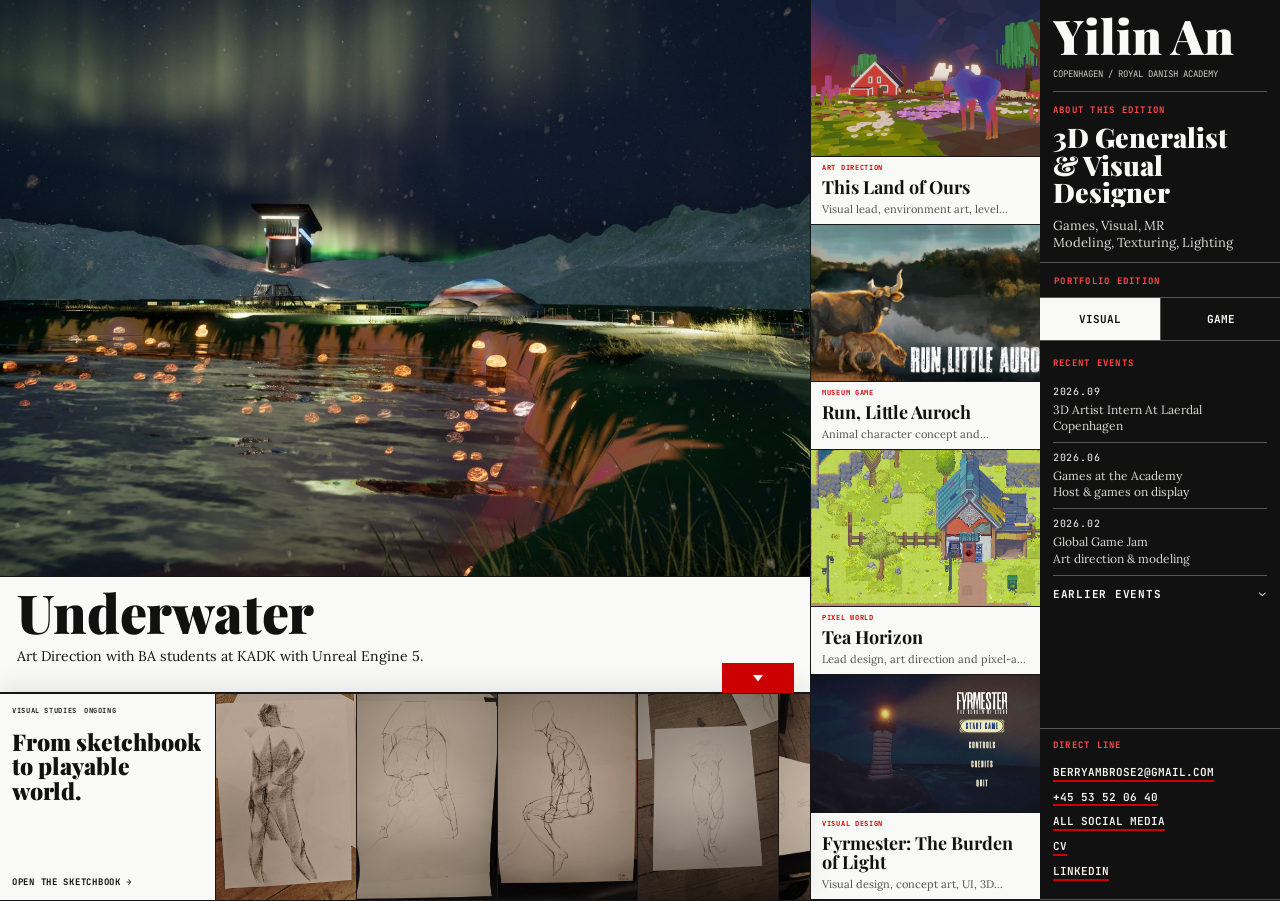
==== commit a683c395: "Improve contact typography and touch headline motion" ====
--- a/index.html
+++ b/index.html
@@ -17,7 +17,7 @@
     <meta name="twitter:description" content="Games, visual, MR. Modeling, texturing, lighting.">
     <meta name="twitter:image" content="https://www.yilin-an.com/assets/works/underwater-final-1.jpg">
     <title>Yilin An | 3D Generalist &amp; Visual Designer</title>
-    <link rel="stylesheet" href="styles.css?v=20261010-6">
+    <link rel="stylesheet" href="styles.css?v=20261010-9">
   </head>
   <body class="home-editorial">
     <div class="page-shell">
@@ -100,7 +100,7 @@
         </div>
       </main>
     </div>
-    <script src="case-studies.js?v=20261010-6"></script>
-    <script src="script.js?v=20261010-6"></script>
+    <script src="case-studies.js?v=20261010-7"></script>
+    <script src="script.js?v=20261010-7"></script>
   </body>
 </html>
--- a/styles.css
+++ b/styles.css
@@ -559,10 +559,14 @@
   margin: 0 0 13px;
   border-bottom: 2px solid var(--red);
   overflow-wrap: anywhere;
+}
+
+.front-rail__contact a,
+.front-mobile-contact a {
   font-family: "JetBrains Mono", "Courier New", monospace;
   font-size: clamp(11px, 0.78vw, 15px);
   font-weight: 600;
-  letter-spacing: 0.07em;
+  letter-spacing: 0;
   line-height: 1.35;
   text-transform: uppercase;
 }
@@ -570,6 +574,10 @@
 .front-rail__contact a:hover {
   background: var(--paper);
   color: var(--ink);
+}
+
+.front-rail__contact a[href^="mailto:"] {
+  white-space: nowrap;
 }
 
 .front-rail__history {
@@ -930,7 +938,7 @@
   }
 }
 
-@media (max-width: 760px) {
+@media (max-width: 760px) and (orientation: portrait), (max-width: 760px) and (pointer: fine) {
   .home-editorial {
     overflow-x: hidden;
   }
@@ -1637,9 +1645,53 @@
   display: none;
 }
 
-@media (max-width: 760px) {
+.home-editorial .front-rail.has-compact-contact {
+  display: flex;
+  overflow: hidden;
+}
+
+.front-rail__scroll {
+  flex: 1 1 auto;
+  min-height: 0;
+  overflow-y: auto;
+  overscroll-behavior: contain;
+  scrollbar-width: thin;
+}
+
+.front-rail__scroll > section,
+.front-rail__scroll > nav {
+  padding: 10px;
+  border-bottom: 1px solid #555;
+}
+
+.front-rail__scroll > .front-rail__edition { padding: 0; }
+
+.front-rail__scroll .front-rail__intro h2 {
+  font-size: 22px;
+}
+
+.front-rail__scroll .front-rail__intro h2 :is(.headline-slide-base, .headline-slide-alt) > span {
+  white-space: normal;
+}
+
+.home-editorial .has-compact-contact > .front-rail__contact {
+  flex: none;
+  margin-top: 0;
+  padding: 8px 10px;
+  border-top: 1px solid #555;
+}
+
+.has-compact-contact .front-rail__contact > .front-rail__kicker { margin-bottom: 8px; }
+.has-compact-contact .front-rail__contact a { margin-bottom: 5px; }
+.has-compact-contact .front-rail__contact a:last-child { margin-bottom: 0; }
+
+@container (max-width: 200px) {
+  .home-editorial .front-rail > .front-rail__contact { padding-inline: 10px; }
+}
+
+@media (max-width: 760px) and (orientation: portrait), (max-width: 760px) and (pointer: fine) {
   .home-editorial .front-page__grid {
-    --mobile-contact-height: calc(45px + env(safe-area-inset-bottom, 0px));
+    --mobile-contact-height: calc(89px + env(safe-area-inset-bottom, 0px));
     display: flex;
     width: 100%;
     height: auto;
@@ -1677,10 +1729,13 @@
   }
 
   .home-editorial .front-directory__project,
+  .home-editorial .front-directory__project:not(.is-active),
   .home-editorial .front-directory__project.is-active {
     display: flex;
     flex: 0 0 184px;
     width: 184px;
+    height: auto;
+    min-height: 0;
     flex-direction: column;
     gap: 0;
     border: 0;
@@ -1810,7 +1865,7 @@
   }
 
   .home-editorial .front-mobile-menu .front-directory__list {
-    max-height: calc(100dvh - 101px - env(safe-area-inset-bottom, 0px));
+    max-height: calc(100dvh - 56px - var(--mobile-contact-height));
     overflow-y: auto;
     border-top: 1px solid var(--ink);
   }
@@ -1981,7 +2036,7 @@
     position: fixed;
     inset: auto 0 0;
     z-index: 50;
-    grid-template-columns: repeat(3, minmax(0, 1fr));
+    grid-template-columns: repeat(6, minmax(0, 1fr));
     gap: 0;
     padding: 0 0 env(safe-area-inset-bottom, 0px);
     border-top: 1px solid #555;
@@ -1989,16 +2044,29 @@
   }
 
   .front-mobile-contact a {
-    display: grid;
+    display: flex;
+    min-width: 0;
     min-height: 44px;
-    place-items: center;
-    font-family: "JetBrains Mono", monospace;
-    font-size: 11px;
+    align-items: center;
+    justify-content: center;
+    grid-column: span 2;
+    padding: 6px 2px;
+    font-size: 12px;
+    white-space: nowrap;
     border-right: 1px solid #555;
-  }
-
-  .front-mobile-contact a:last-child { border-right: 0; }
+    border-bottom: 0;
+  }
+
+  .front-mobile-contact a:nth-child(-n + 2) { grid-column: span 3; }
+  .front-mobile-contact a:nth-child(n + 3) { padding-inline: 0; }
+  .front-mobile-contact a:nth-child(-n + 2) { border-bottom: 1px solid #555; }
+  .front-mobile-contact a:is(:nth-child(2), :last-child) { border-right: 0; }
+  .front-mobile-contact a > .headline-slide-window { max-width: 100%; border-bottom: 2px solid var(--red); }
   .front-mobile-contact a:is(:hover, :focus-visible) { background: var(--paper); color: var(--ink); }
+
+  @media (max-width: 349px) {
+    .front-mobile-contact a { font-size: 11px; }
+  }
 
   .front-mobile-profile {
     display: block;
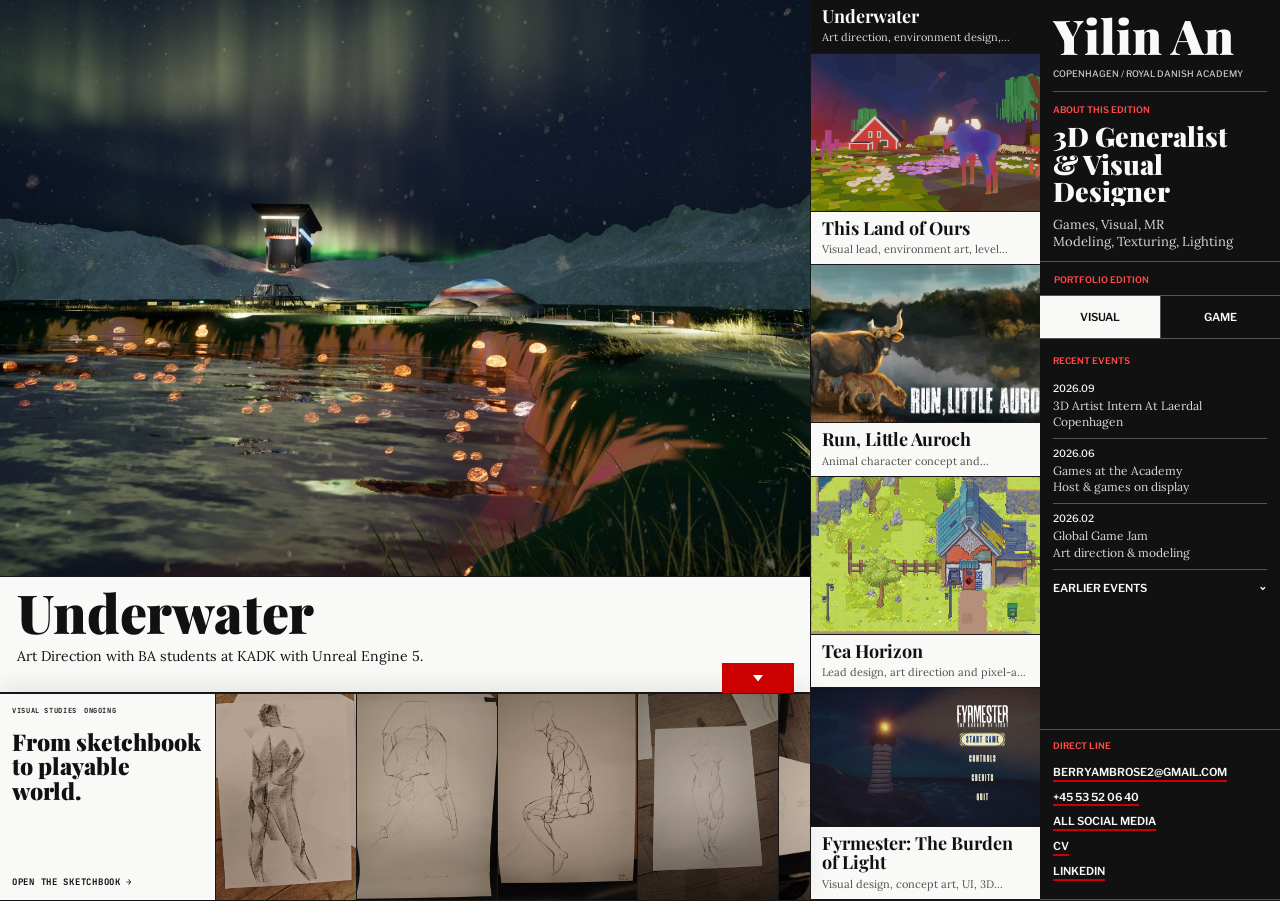
==== commit ab435978: "Publish illustration archive and refine editorial typography" ====
--- a/index.html
+++ b/index.html
@@ -17,7 +17,7 @@
     <meta name="twitter:description" content="Games, visual, MR. Modeling, texturing, lighting.">
     <meta name="twitter:image" content="https://www.yilin-an.com/assets/works/underwater-final-1.jpg">
     <title>Yilin An | 3D Generalist &amp; Visual Designer</title>
-    <link rel="stylesheet" href="styles.css?v=20261010-9">
+    <link rel="stylesheet" href="styles.css?v=20261025-10">
   </head>
   <body class="home-editorial">
     <div class="page-shell">
@@ -100,7 +100,7 @@
         </div>
       </main>
     </div>
-    <script src="case-studies.js?v=20261010-7"></script>
-    <script src="script.js?v=20261010-7"></script>
+    <script src="case-studies.js?v=20261025-10"></script>
+    <script src="script.js?v=20261025-10"></script>
   </body>
 </html>
--- a/styles.css
+++ b/styles.css
@@ -1,4 +1,4 @@
-@import url("https://fonts.googleapis.com/css2?family=Inter:wght@400;500;600;700;800&family=JetBrains+Mono:wght@400;500;700&family=Playfair+Display:ital,wght@0,400;0,600;0,700;0,900;1,400&family=Lora:ital,wght@0,400;0,600;1,400&display=block");
+@import url("https://fonts.googleapis.com/css2?family=Inter:wght@400;500;600;700;800&family=JetBrains+Mono:wght@400;500;700&family=Libre+Franklin:wght@500;600&family=Playfair+Display:ital,wght@0,400;0,600;0,700;0,900;1,400&family=Lora:ital,wght@0,400;0,600;1,400&display=block");
 
 :root {
   --paper: #f9f9f7;
@@ -165,10 +165,10 @@
 
 .front-project__title > span {
   color: var(--red);
-  font-family: "JetBrains Mono", "Courier New", monospace;
+  font-family: "Libre Franklin", Arial, sans-serif;
   font-size: clamp(7px, 0.52vw, 9px);
-  font-weight: 700;
-  letter-spacing: 0.1em;
+  font-weight: 600;
+  letter-spacing: 0;
   line-height: 1.25;
   text-transform: uppercase;
   white-space: nowrap;
@@ -399,10 +399,10 @@
 .front-rail__kicker {
   margin: 0 0 14px;
   color: #ff4a4a;
-  font-family: "JetBrains Mono", "Courier New", monospace;
+  font-family: "Libre Franklin", Arial, sans-serif;
   font-size: 9px;
-  font-weight: 700;
-  letter-spacing: 0.14em;
+  font-weight: 600;
+  letter-spacing: 0;
   text-transform: uppercase;
 }
 
@@ -420,7 +420,9 @@
   border-bottom: 1px solid #555;
   padding-bottom: 10px;
   color: #c9c9c5;
-  font-family: "JetBrains Mono", "Courier New", monospace;
+  font-family: "Libre Franklin", Arial, sans-serif;
+  font-weight: 500;
+  letter-spacing: 0;
   font-size: clamp(9px, 0.58vw, 11px);
   line-height: 1.4;
   text-transform: uppercase;
@@ -472,9 +474,10 @@
 }
 
 .front-rail__events time {
-  font-family: "JetBrains Mono", "Courier New", monospace;
+  font-family: "Libre Franklin", Arial, sans-serif;
+  font-weight: 500;
   font-size: clamp(10px, 0.62vw, 12px);
-  letter-spacing: 0.08em;
+  letter-spacing: 0;
 }
 
 .front-rail__events article p {
@@ -495,9 +498,10 @@
   justify-content: space-between;
   gap: 16px;
   padding: 10px 0;
-  font-family: "JetBrains Mono", "Courier New", monospace;
+  font-family: "Libre Franklin", Arial, sans-serif;
+  font-weight: 600;
   font-size: 12px;
-  letter-spacing: 0.04em;
+  letter-spacing: 0;
   text-transform: uppercase;
 }
 
@@ -535,9 +539,10 @@
   align-items: center;
   justify-content: center;
   padding: 7px 5px;
-  font-family: "JetBrains Mono", "Courier New", monospace;
+  font-family: "Libre Franklin", Arial, sans-serif;
   font-size: clamp(11px, 0.72vw, 13px);
-  font-weight: 700;
+  font-weight: 600;
+  letter-spacing: 0;
   line-height: 1.3;
   text-align: center;
   text-transform: uppercase;
@@ -563,7 +568,7 @@
 
 .front-rail__contact a,
 .front-mobile-contact a {
-  font-family: "JetBrains Mono", "Courier New", monospace;
+  font-family: "Libre Franklin", Arial, sans-serif;
   font-size: clamp(11px, 0.78vw, 15px);
   font-weight: 600;
   letter-spacing: 0;
@@ -590,10 +595,10 @@
   gap: 10px;
   padding: 11px 0;
   cursor: pointer;
-  font-family: "JetBrains Mono", "Courier New", monospace;
+  font-family: "Libre Franklin", Arial, sans-serif;
   font-size: clamp(11px, 0.75vw, 15px);
-  font-weight: 700;
-  letter-spacing: 0.07em;
+  font-weight: 600;
+  letter-spacing: 0;
   list-style: none;
   text-transform: uppercase;
 }
@@ -621,7 +626,9 @@
 }
 
 .front-rail__history time {
-  font-family: "JetBrains Mono", "Courier New", monospace;
+  font-family: "Libre Franklin", Arial, sans-serif;
+  font-weight: 500;
+  letter-spacing: 0;
   font-size: clamp(10px, 0.62vw, 12px);
 }
 
@@ -748,10 +755,10 @@
   padding: 17px clamp(12px, 1.2vw, 22px);
   background: var(--paper);
   color: var(--ink);
-  font-family: "JetBrains Mono", "Courier New", monospace;
+  font-family: "Libre Franklin", Arial, sans-serif;
   font-size: 11px;
-  font-weight: 700;
-  letter-spacing: 0.08em;
+  font-weight: 600;
+  letter-spacing: 0;
   text-align: left;
   text-transform: uppercase;
 }
@@ -771,9 +778,10 @@
   border-bottom: 1px solid var(--front-rule);
   padding: 13px clamp(12px, 1.2vw, 22px);
   color: var(--red);
-  font-family: "JetBrains Mono", "Courier New", monospace;
+  font-family: "Libre Franklin", Arial, sans-serif;
+  font-weight: 600;
   font-size: 9px;
-  letter-spacing: 0.1em;
+  letter-spacing: 0;
   line-height: 1.3;
   text-transform: uppercase;
 }
@@ -1202,9 +1210,11 @@
   object-fit: cover;
 }
 
-.home-editorial .front-main:is([data-project="embrace"], [data-project="dont-candy"], [data-project="light-chaser"], [data-project="skyward"], [data-project="other"], [data-project="kanako-yock"]) .front-main__hero img {
+.home-editorial .front-main:is([data-project="embrace"], [data-project="dont-candy"], [data-project="light-chaser"], [data-project="skyward"], [data-project="illustration"], [data-project="kanako-yock"]) .front-main__hero img {
   object-fit: contain;
 }
+
+.home-editorial .front-main[data-project="illustration"] .front-main__hero img { object-fit: cover; }
 
 .home-editorial.game-edition .front-main[data-project="dont-candy"] .front-main__hero img {
   object-fit: cover;
@@ -1229,7 +1239,18 @@
   overflow-wrap: anywhere;
 }
 
-.home-editorial .front-main:is([data-project="this-land"], [data-project="run-auroch"], [data-project="dont-candy"], [data-project="kanako-yock"], [data-project="skyward"], [data-project="embrace"], [data-project="other"]) .front-main__overview h1 {
+.front-main__keyword {
+  margin: 0 0 6px;
+  color: var(--red);
+  font-family: "Libre Franklin", Arial, sans-serif;
+  font-size: 10px;
+  font-weight: 600;
+  line-height: 1.4;
+  letter-spacing: 0;
+  text-transform: uppercase;
+}
+
+.home-editorial .front-main:is([data-project="this-land"], [data-project="run-auroch"], [data-project="dont-candy"], [data-project="kanako-yock"], [data-project="skyward"], [data-project="embrace"], [data-project="illustration"]) .front-main__overview h1 {
   font-size: clamp(38px, 3.7vw, 68px);
 }
 
@@ -1277,14 +1298,89 @@
   transition: background-color 180ms ease, color 180ms ease, filter 180ms ease;
 }
 
-.home-editorial .front-studies--overlay:has(.front-studies__hit-area:is(:hover, :focus-visible)) > header {
+.home-editorial .front-studies--overlay:has(.front-studies__hit-area:is(:hover, :focus-visible), .front-studies__images:hover) > header {
   background: var(--ink);
   color: var(--paper);
 }
 
-.home-editorial .front-studies--overlay:has(.front-studies__hit-area:is(:hover, :focus-visible)) .front-studies__images {
+.home-editorial .front-studies--overlay:has(.front-studies__hit-area:is(:hover, :focus-visible), .front-studies__images:hover) .front-studies__images {
   filter: grayscale(0.4) brightness(0.75);
 }
+
+img[data-image-preview] { cursor: zoom-in; }
+img[role="button"]:focus-visible { outline: 2px solid var(--red); outline-offset: -3px; }
+html.is-viewing-image { overflow: hidden; padding-right: var(--image-viewer-scrollbar, 0px); }
+
+.image-viewer {
+  position: fixed;
+  inset: 0;
+  width: 100vw;
+  max-width: none;
+  height: 100dvh;
+  max-height: none;
+  margin: 0;
+  padding: calc(64px + env(safe-area-inset-top, 0px)) 16px calc(16px + env(safe-area-inset-bottom, 0px));
+  border: 0;
+  background: rgba(17, 17, 17, 0.96);
+  overflow: hidden;
+}
+
+.image-viewer[open] {
+  display: flex;
+  align-items: center;
+  justify-content: center;
+}
+
+.image-viewer::backdrop { background: #111; }
+
+.image-viewer__stage {
+  display: flex;
+  align-items: center;
+  justify-content: center;
+  width: 100%;
+  height: 100%;
+  min-width: 0;
+  min-height: 0;
+  overflow: hidden;
+  touch-action: none;
+  user-select: none;
+}
+
+.image-viewer__stage.is-zoomed { cursor: grab; }
+.image-viewer__stage.is-zoomed.is-dragging { cursor: grabbing; }
+
+.image-viewer__image {
+  display: block;
+  flex: 0 1 auto;
+  min-width: 0;
+  width: auto;
+  max-width: 100%;
+  height: auto;
+  max-height: 100%;
+  object-fit: contain;
+  transform-origin: center;
+}
+
+.image-viewer__close {
+  position: absolute;
+  z-index: 1;
+  top: calc(12px + env(safe-area-inset-top, 0px));
+  right: calc(16px + env(safe-area-inset-right, 0px));
+  display: grid;
+  width: 44px;
+  height: 44px;
+  place-items: center;
+  padding: 0;
+  border: 0;
+  border-radius: 0;
+  background: var(--red);
+  color: #fff;
+  cursor: pointer;
+}
+
+.image-viewer__close:is(:hover, :focus-visible) { background: #980000; outline: 2px solid #fff; }
+.front-studies__images:hover .front-studies__track,
+.is-viewing-image .front-studies__track { animation-play-state: paused; }
 
 .front-studies__toggle {
   position: absolute;
@@ -1425,7 +1521,14 @@
 }
 
 .home-editorial .front-directory__project.is-active {
-  display: none;
+  display: block;
+  background: var(--ink);
+  color: var(--paper);
+}
+
+.home-editorial .front-directory__project:focus-visible {
+  outline: 2px solid var(--red);
+  outline-offset: -3px;
 }
 
 .home-editorial .front-directory__project .front-project__body {
@@ -1563,8 +1666,8 @@
 
   .home-editorial .front-directory__project:not(.is-active) {
     display: flex;
-    height: calc(100dvh / 4);
-    min-height: 132px;
+    height: calc((100dvh - var(--selected-project-height, 72px)) / 4);
+    min-height: 0;
     flex-direction: column;
     overflow: hidden;
   }
@@ -1643,6 +1746,12 @@
 .front-mobile-footer,
 .front-mobile-menu {
   display: none;
+}
+
+.front-mobile-profile > summary {
+  font-family: "Libre Franklin", Arial, sans-serif;
+  font-weight: 600;
+  letter-spacing: 0;
 }
 
 .home-editorial .front-rail.has-compact-contact {
@@ -1816,6 +1925,18 @@
     text-align: left;
   }
 
+  .home-editorial .front-directory__project.is-active {
+    align-self: flex-start;
+    background: var(--ink);
+    color: var(--paper);
+    border-bottom: 1px solid var(--ink);
+  }
+
+  .home-editorial .front-directory__project.is-active .front-project__body {
+    min-height: 0;
+    padding: 12px 10px;
+  }
+
   .home-editorial .front-mobile-menu:not([hidden]) {
     display: block;
     position: fixed;
@@ -2080,7 +2201,6 @@
     justify-content: space-between;
     gap: 16px;
     padding: 9px 16px;
-    font-family: "JetBrains Mono", monospace;
     font-size: 10px;
     cursor: pointer;
     list-style: none;
@@ -3002,9 +3122,10 @@
   gap: 8px;
   min-width: 100%;
   color: var(--ink);
-  font-family: "JetBrains Mono", "Courier New", monospace;
+  font-family: "Libre Franklin", Arial, sans-serif;
   font-size: 10px;
-  font-weight: 700;
+  font-weight: 600;
+  letter-spacing: 0;
   line-height: 1;
   text-align: center;
   white-space: nowrap;
@@ -4892,6 +5013,178 @@
   height: auto;
 }
 
+.case-artwork {
+  min-width: 0;
+  background: var(--paper);
+}
+
+.case-layout--split:has(> .case-artwork) {
+  grid-template-rows: auto auto;
+}
+
+.case-layout--split > .case-artwork {
+  display: grid;
+  grid-row: span 2;
+  grid-template-rows: subgrid;
+}
+
+.case-layout--split:is(.case-layout--artwork-feature, .case-layout--poster-story) {
+  grid-template-rows: auto;
+}
+
+.case-layout--split:is(.case-layout--artwork-feature, .case-layout--poster-story) > .case-artwork {
+  display: block;
+  grid-row: auto;
+}
+
+.work-detail--case :is(.case-layout--artwork-feature, .case-layout--poster-story) .case-layout__copy { padding: 22px; }
+.work-detail--case .case-layout--split:is(.case-layout--artwork-feature, .case-layout--poster-story) .case-layout__copy { justify-content: flex-start; }
+.work-detail--case .case-layout--split.case-layout--artwork-feature .case-layout__media { align-items: flex-start; }
+.case-artwork__copy .case-artwork__heading { padding: 10px 0 18px; border-bottom: 0; }
+.case-artwork__copy .case-artwork__heading h4 { font-size: 26px; }
+.work-detail--case .case-artwork__copy .case-artwork__heading p {
+  margin: 3px 0 0;
+  font-size: 12px;
+  line-height: 1.5;
+}
+
+.case-artwork > .case-layout__media { align-self: start; }
+.case-artwork__media { min-width: 0; }
+
+.case-artwork__pv { border-top: 1px solid var(--ink); }
+.case-artwork__pv summary {
+  display: flex;
+  align-items: center;
+  justify-content: space-between;
+  min-height: 44px;
+  padding: 12px 18px;
+  cursor: pointer;
+  list-style: none;
+  font: 600 11px/1.5 "JetBrains Mono", monospace;
+}
+.case-artwork__pv summary::-webkit-details-marker { display: none; }
+.case-artwork__pv summary:hover { background: var(--ink); color: var(--paper); }
+.case-artwork__pv summary:focus-visible { outline: 2px solid var(--red); outline-offset: -3px; }
+.case-artwork__pv summary span {
+  width: 6px;
+  height: 6px;
+  margin-right: 3px;
+  border-right: 1px solid currentColor;
+  border-bottom: 1px solid currentColor;
+  transform: rotate(45deg);
+}
+.case-artwork__pv[open] summary span { transform: rotate(225deg); }
+.case-artwork__pv-body > p {
+  margin: 0;
+  padding: 0 18px 12px;
+  font: 400 12px/1.5 "Lora", Georgia, serif;
+}
+.case-artwork__pv-body > a {
+  display: inline-block;
+  margin: 12px 18px;
+}
+.case-artwork__heading p.case-artwork__status {
+  margin-top: 8px;
+  color: var(--red);
+  font: 500 10px/1.5 "Libre Franklin", Arial, sans-serif;
+  letter-spacing: 0;
+}
+
+.case-artwork__heading {
+  display: flex;
+  justify-content: space-between;
+  align-items: flex-start;
+  gap: 16px;
+  padding: 16px 18px;
+  border-bottom: 1px solid var(--ink);
+}
+
+.case-artwork__heading > div { min-width: 0; }
+
+.case-artwork__heading h4 {
+  margin: 0 0 5px;
+  font: 600 22px/1.2 "Playfair Display", "Times New Roman", serif;
+  overflow-wrap: anywhere;
+}
+
+.case-artwork__heading p {
+  margin: 3px 0 0;
+  font: 400 12px/1.5 "Lora", Georgia, serif;
+  overflow-wrap: anywhere;
+}
+
+.case-artwork__entry {
+  flex: none;
+  color: var(--ink);
+  font: 600 10px/1.5 "JetBrains Mono", monospace;
+  text-decoration: underline;
+  text-decoration-color: var(--red);
+  text-underline-offset: 4px;
+}
+
+.case-artwork__entry { padding-block: 4px; }
+.case-artwork__entry:hover { color: var(--red); }
+.case-artwork__entry:focus-visible,
+.case-artwork__commission:focus-visible { outline: 2px solid var(--red); outline-offset: 3px; }
+
+.case-artwork__commission {
+  display: flex;
+  flex-wrap: wrap;
+  align-items: baseline;
+  gap: 4px 8px;
+  margin-top: 10px;
+  color: var(--ink);
+  font: 400 10px/1.5 "JetBrains Mono", monospace;
+  text-decoration: none;
+}
+
+.case-artwork__commission strong {
+  font-weight: 600;
+  white-space: nowrap;
+  text-decoration: underline;
+  text-decoration-color: var(--red);
+  text-underline-offset: 4px;
+}
+
+.case-artwork__dkk { flex-basis: 100%; }
+.case-artwork__commission:hover strong { color: var(--red); }
+
+.case-artwork__blank {
+  display: grid;
+  place-items: center;
+  aspect-ratio: 4 / 3;
+  min-width: 0;
+  background: #f0f0ee;
+  color: var(--dim);
+  font: 500 11px/1.5 "JetBrains Mono", monospace;
+  text-transform: uppercase;
+  text-align: center;
+  padding: 16px;
+}
+
+.work-detail--case .case-layout__body p.commission-note {
+  max-width: 78ch;
+  font-size: 12px;
+  line-height: 1.6;
+}
+
+.work-detail--case .case-layout--archive-heading .case-layout__copy {
+  padding: 18px;
+}
+
+.work-detail--case .case-layout--split.case-layout--commission-intro .case-layout__copy {
+  justify-content: flex-start;
+  padding: 22px;
+}
+
+.work-detail--case .case-layout--commission-intro .case-layout__body p:not(.commission-note) {
+  font-size: 16px;
+}
+
+.work-detail--case .case-layout--archive-heading .case-layout__copy h3 {
+  margin: 4px 0 0;
+}
+
 .work-detail--case .case-layout--split .case-layout__copy {
   display: flex;
   flex-direction: column;
@@ -4931,7 +5224,8 @@
 .work-detail--case .case-layout__copy p.case-layout__keyword {
   margin: 0;
   color: #c90000;
-  font: 700 11px/1.4 "JetBrains Mono", "Courier New", monospace;
+  font: 500 11px/1.4 "Libre Franklin", Arial, sans-serif;
+  letter-spacing: 0;
   text-transform: uppercase;
 }
 
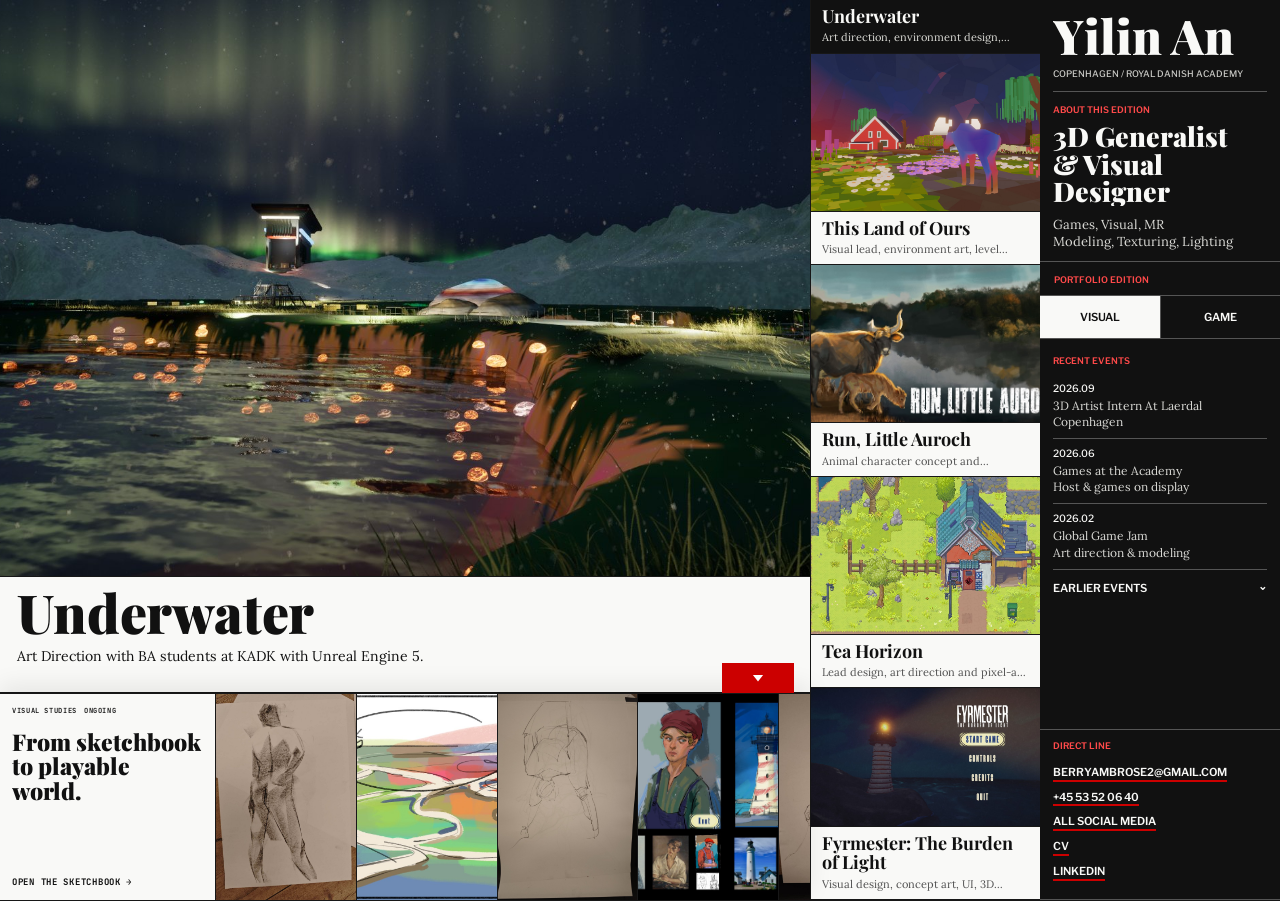
==== commit 54e01822: "Add BOF as a homepage project and refine illustration carousels" ====
--- a/index.html
+++ b/index.html
@@ -17,7 +17,7 @@
     <meta name="twitter:description" content="Games, visual, MR. Modeling, texturing, lighting.">
     <meta name="twitter:image" content="https://www.yilin-an.com/assets/works/underwater-final-1.jpg">
     <title>Yilin An | 3D Generalist &amp; Visual Designer</title>
-    <link rel="stylesheet" href="styles.css?v=20261025-10">
+    <link rel="stylesheet" href="styles.css?v=20261026-4">
   </head>
   <body class="home-editorial">
     <div class="page-shell">
@@ -100,7 +100,7 @@
         </div>
       </main>
     </div>
-    <script src="case-studies.js?v=20261025-10"></script>
-    <script src="script.js?v=20261025-10"></script>
+    <script src="case-studies.js?v=20261026-4"></script>
+    <script src="script.js?v=20261026-4"></script>
   </body>
 </html>
--- a/styles.css
+++ b/styles.css
@@ -5018,6 +5018,104 @@
   background: var(--paper);
 }
 
+.work-detail--illustration, .work-detail--bof { container-type: inline-size; }
+.case-year-nav { display: flex; flex-wrap: wrap; gap: 20px; padding: 18px 22px; }
+.case-year-nav a { font: 600 12px/1.5 "Libre Franklin", Arial, sans-serif; text-decoration: underline; text-decoration-color: var(--red); text-underline-offset: 4px; }
+.case-year-nav a:focus-visible { outline: 2px solid var(--red); outline-offset: 3px; }
+
+.case-layout--gallery {
+  display: grid;
+  grid-template-columns: repeat(4, minmax(0, 1fr));
+  grid-auto-flow: row;
+}
+
+.case-layout--gallery > .case-artwork {
+  display: grid;
+  grid-row: span 2;
+  grid-template-rows: subgrid;
+  border-right: 1px solid var(--ink);
+}
+
+.case-layout--gallery > .case-artwork:nth-child(4n) { border-right: 0; }
+.case-layout--gallery .case-artwork__heading { flex-direction: column; gap: 8px; padding: 12px; }
+.case-layout--gallery .case-artwork__heading h4 { font-size: 18px; }
+.case-layout--gallery .case-artwork__entry { align-self: flex-start; }
+.case-layout--gallery .case-artwork__heading > div { width: 100%; }
+
+.case-layout--year-pair { display: grid; grid-template-columns: repeat(2, minmax(0, 1fr)); grid-template-rows: auto auto auto; }
+.case-year-group { display: grid; grid-row: span 3; grid-template-rows: subgrid; min-width: 0; border-right: 1px solid var(--ink); }
+.case-year-group:last-child:nth-child(2n) { border-right: 0; }
+.case-year-group > header { border-bottom: 1px solid var(--ink); }
+.work-detail--case .case-year-group > header .case-layout__copy { padding: 18px 12px; }
+.case-year-group__works { grid-row: 2 / span 2; grid-template-columns: repeat(2, minmax(0, 1fr)); grid-template-rows: subgrid; }
+.case-year-group__works > .case-artwork:nth-child(2n) { border-right: 0; }
+
+.case-portrait-carousel {
+  --portrait-height: clamp(240px, 30cqw, 360px);
+  overflow-x: auto;
+  overflow-y: hidden;
+  scrollbar-width: thin;
+}
+.case-portrait-track, .case-portrait-sequence { display: flex; width: max-content; }
+.case-portrait-sequence { flex: none; }
+.case-portrait-track { animation: front-sketch-loop var(--carousel-duration, 65s) linear infinite; }
+.case-portrait-carousel:is(:hover, :focus-within, :active) .case-portrait-track,
+.is-viewing-image .case-portrait-track { animation-play-state: paused; }
+.case-portrait-carousel:focus-visible { outline: 2px solid var(--red); outline-offset: -2px; }
+.case-portrait { flex: none; min-width: 0; width: calc((var(--portrait-height) - 38px) * var(--portrait-ratio)); height: var(--portrait-height); border-right: 1px solid var(--ink); }
+.work-detail--case .case-portrait .case-layout__media { height: calc(var(--portrait-height) - 38px); }
+.work-detail--case .case-portrait img { width: 100%; height: 100%; object-fit: contain; }
+.case-portrait__subject { display: flex; align-items: center; gap: 4px; height: 38px; margin: 0; padding: 6px 10px; font: 500 11px/1.3 "Libre Franklin", Arial, sans-serif; }
+.case-portrait__subject a { text-decoration: underline; text-decoration-color: var(--red); text-underline-offset: 3px; overflow-wrap: anywhere; }
+.case-layout--showcase .case-portrait__subject a { display: block; overflow: hidden; text-overflow: ellipsis; white-space: nowrap; }
+.work-detail--case .case-layout--portrait-heading .case-layout__copy { display: grid; grid-template-columns: minmax(0, 1fr) auto; align-items: center; column-gap: 24px; padding: 22px; }
+.work-detail--case .case-layout--portrait-heading h3 { font-size: 28px; }
+.case-layout--portrait-heading .case-layout__body { grid-column: 2; grid-row: 1 / span 2; }
+.portrait-rates { display: flex; flex-wrap: wrap; gap: 16px 28px; }
+.portrait-rates > div > span { font: 600 12px/1.4 "Libre Franklin", Arial, sans-serif; }
+.portrait-rates .case-artwork__commission { margin-top: 5px; }
+
+@media (prefers-reduced-motion: reduce) {
+  .case-portrait-track { animation: none; }
+  .case-portrait-sequence[aria-hidden="true"] { display: none; }
+}
+
+.case-artwork__notes { min-width: 0; border-top: 1px solid var(--ink); align-self: start; }
+.case-artwork__notes summary {
+  display: flex;
+  align-items: center;
+  justify-content: space-between;
+  gap: 8px;
+  min-height: 44px;
+  padding: 12px;
+  list-style: none;
+  cursor: pointer;
+  font: 600 11px/1.5 "Libre Franklin", Arial, sans-serif;
+}
+.case-artwork__notes summary::-webkit-details-marker { display: none; }
+.case-artwork__notes summary:is(:hover, :focus-visible) { background: var(--ink); color: var(--paper); }
+.case-artwork__notes summary span {
+  width: 6px;
+  height: 6px;
+  flex: none;
+  border-right: 1px solid currentColor;
+  border-bottom: 1px solid currentColor;
+  transform: rotate(45deg);
+}
+.case-artwork__notes[open] summary span { transform: rotate(225deg); }
+.case-artwork__notes p { margin: 0 0 12px; padding-inline: 12px; font: 400 12px/1.5 "Lora", Georgia, serif; }
+
+@container (max-width: 700px) {
+  .case-layout--gallery { grid-template-columns: repeat(2, minmax(0, 1fr)); }
+  .case-layout--year-pair { grid-template-columns: minmax(0, 1fr); }
+  .case-year-group { border-right: 0; }
+  .case-year-group + .case-year-group { border-top: 1px solid var(--ink); }
+  .work-detail--case .case-layout--portrait-heading .case-layout__copy { grid-template-columns: minmax(0, 1fr); }
+  .case-layout--portrait-heading .case-layout__body { grid-column: 1; grid-row: auto; }
+  .case-layout--gallery > .case-artwork:nth-child(2n) { border-right: 0; }
+  .case-layout--gallery > .case-artwork:nth-child(n + 3) { border-top: 1px solid var(--ink); }
+}
+
 .case-layout--split:has(> .case-artwork) {
   grid-template-rows: auto auto;
 }
